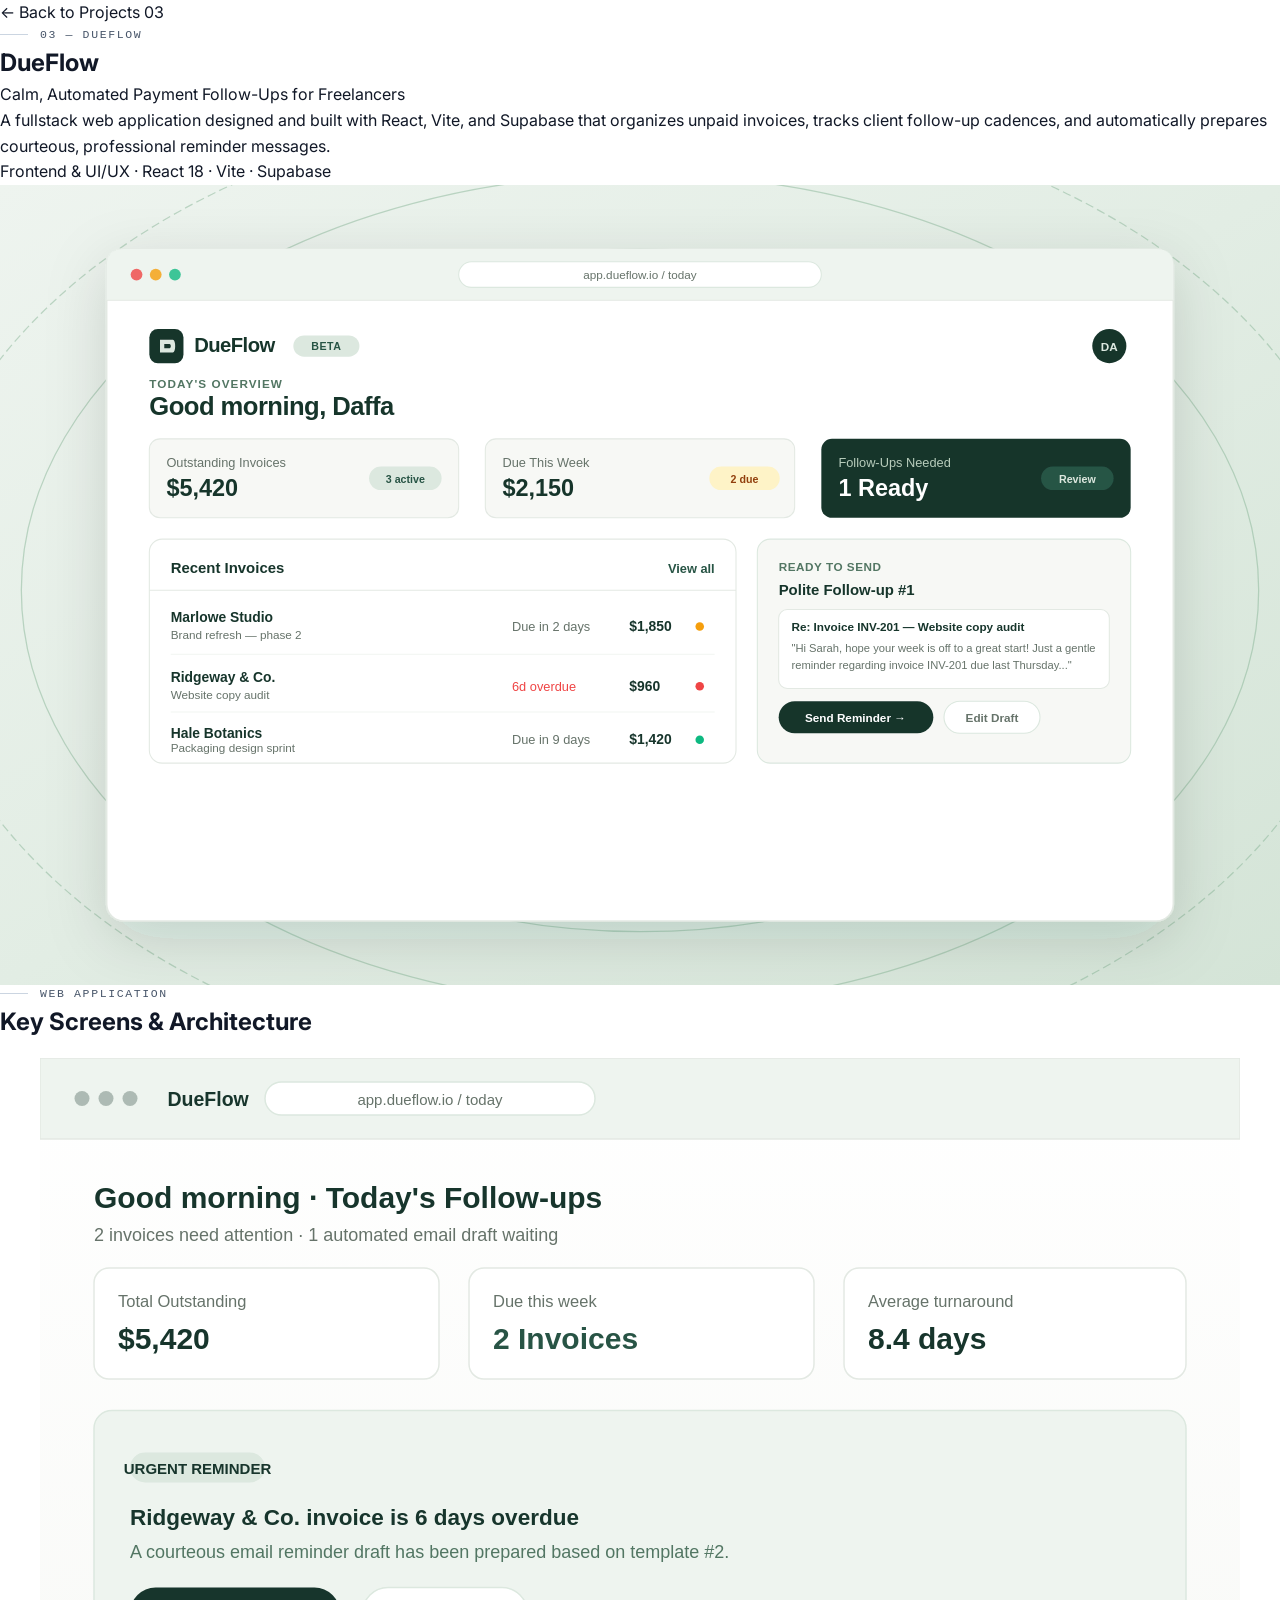
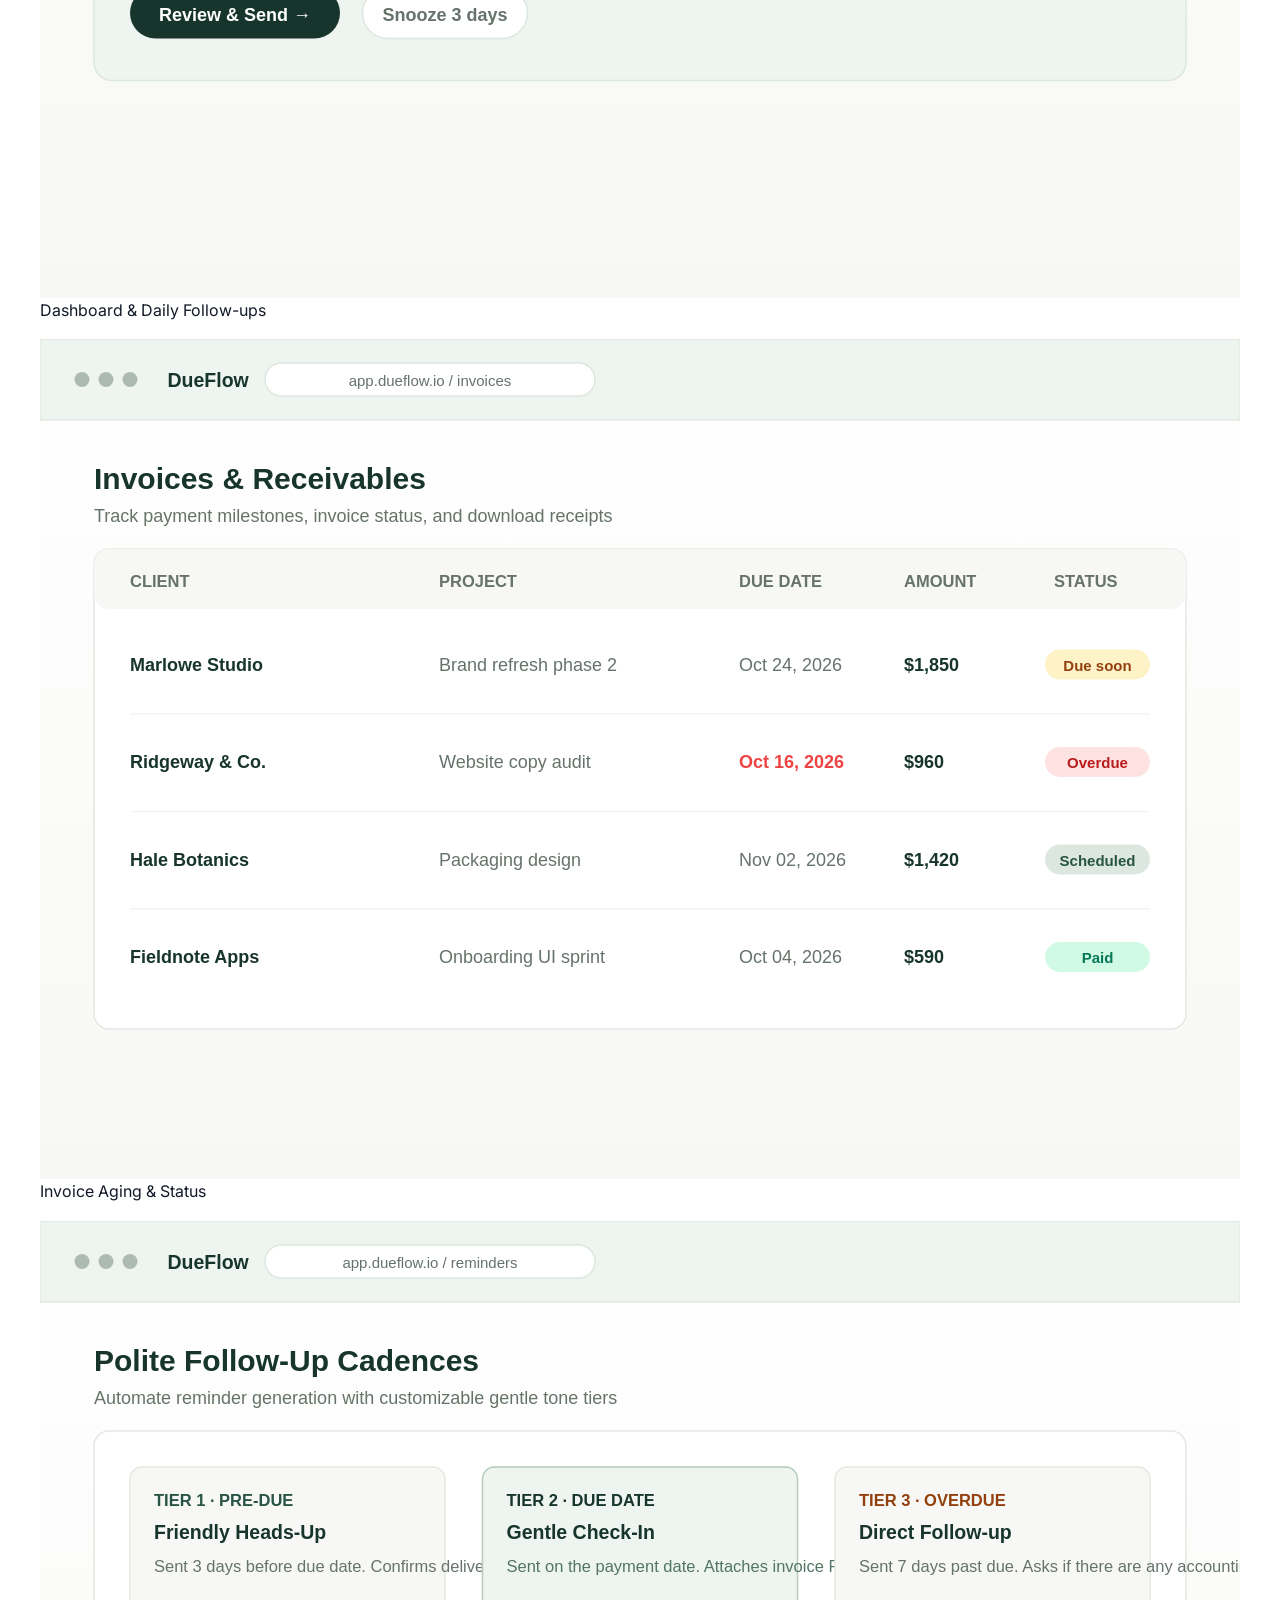
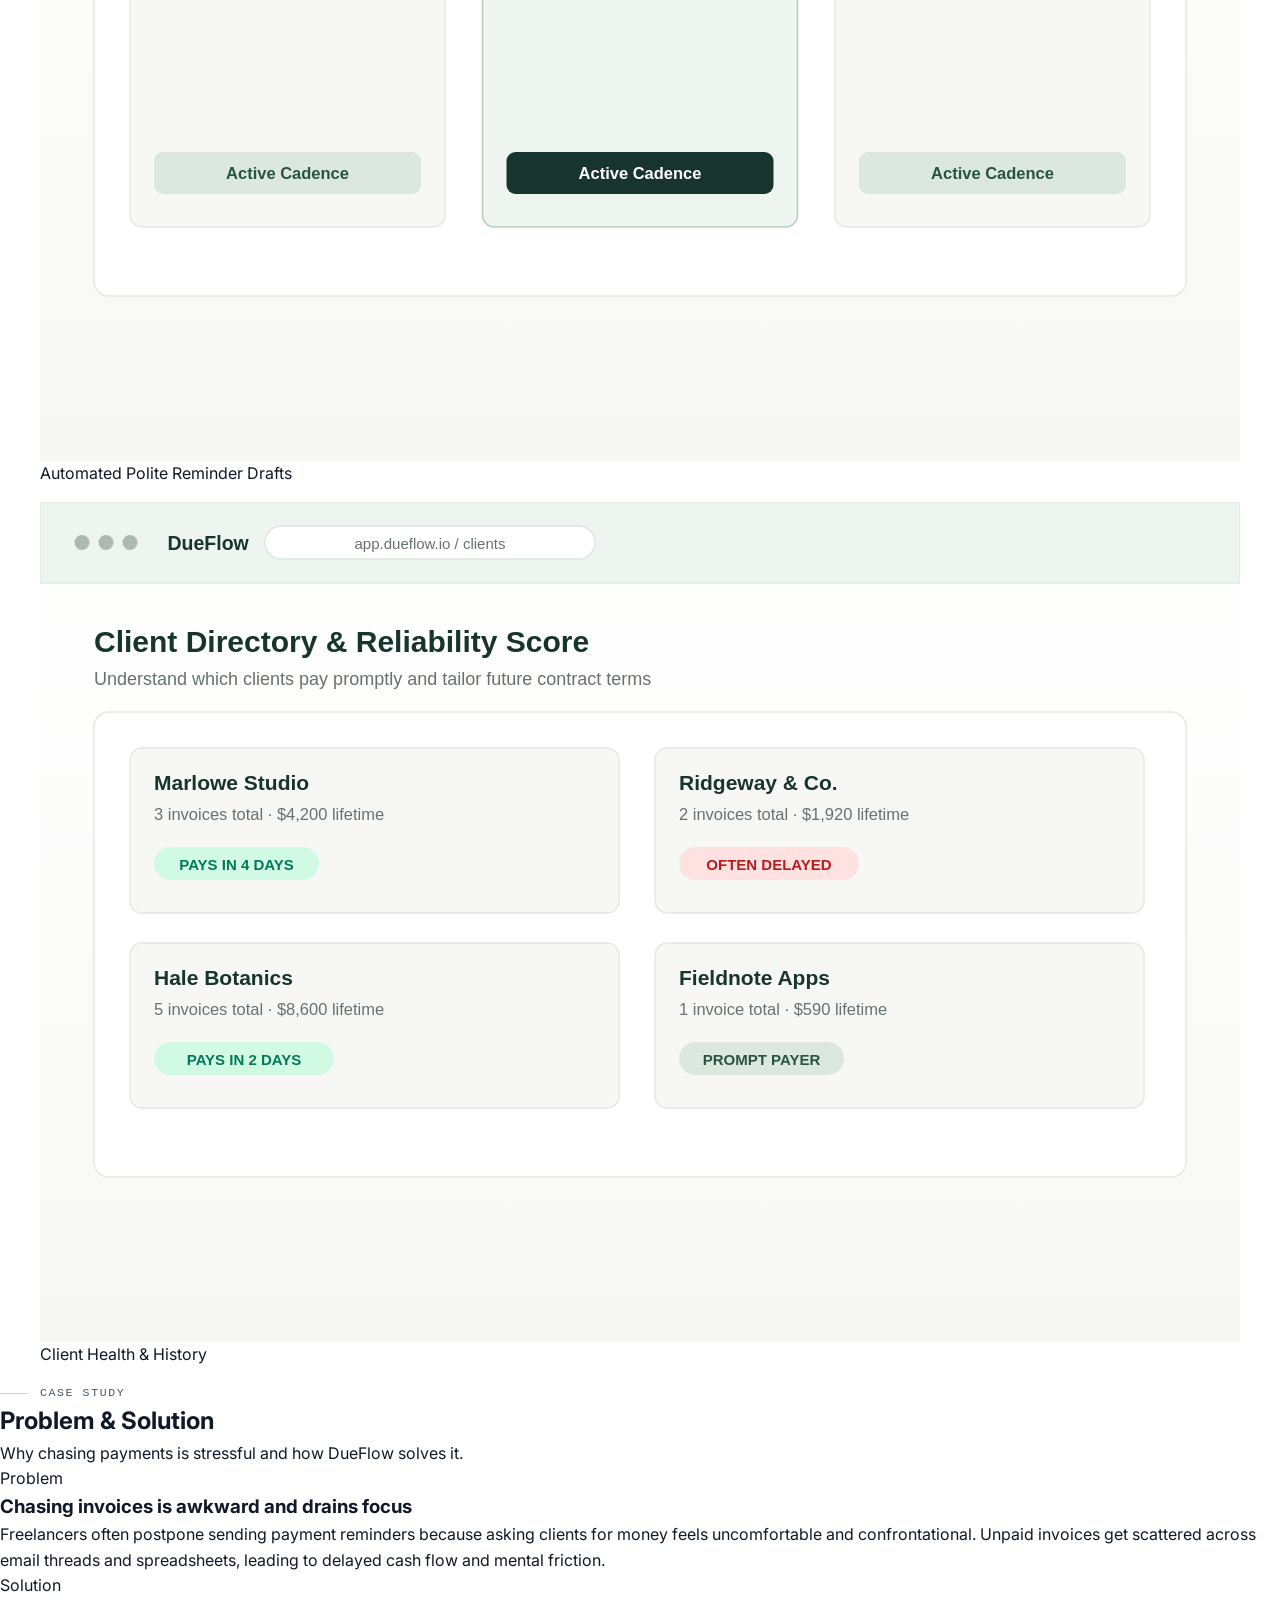
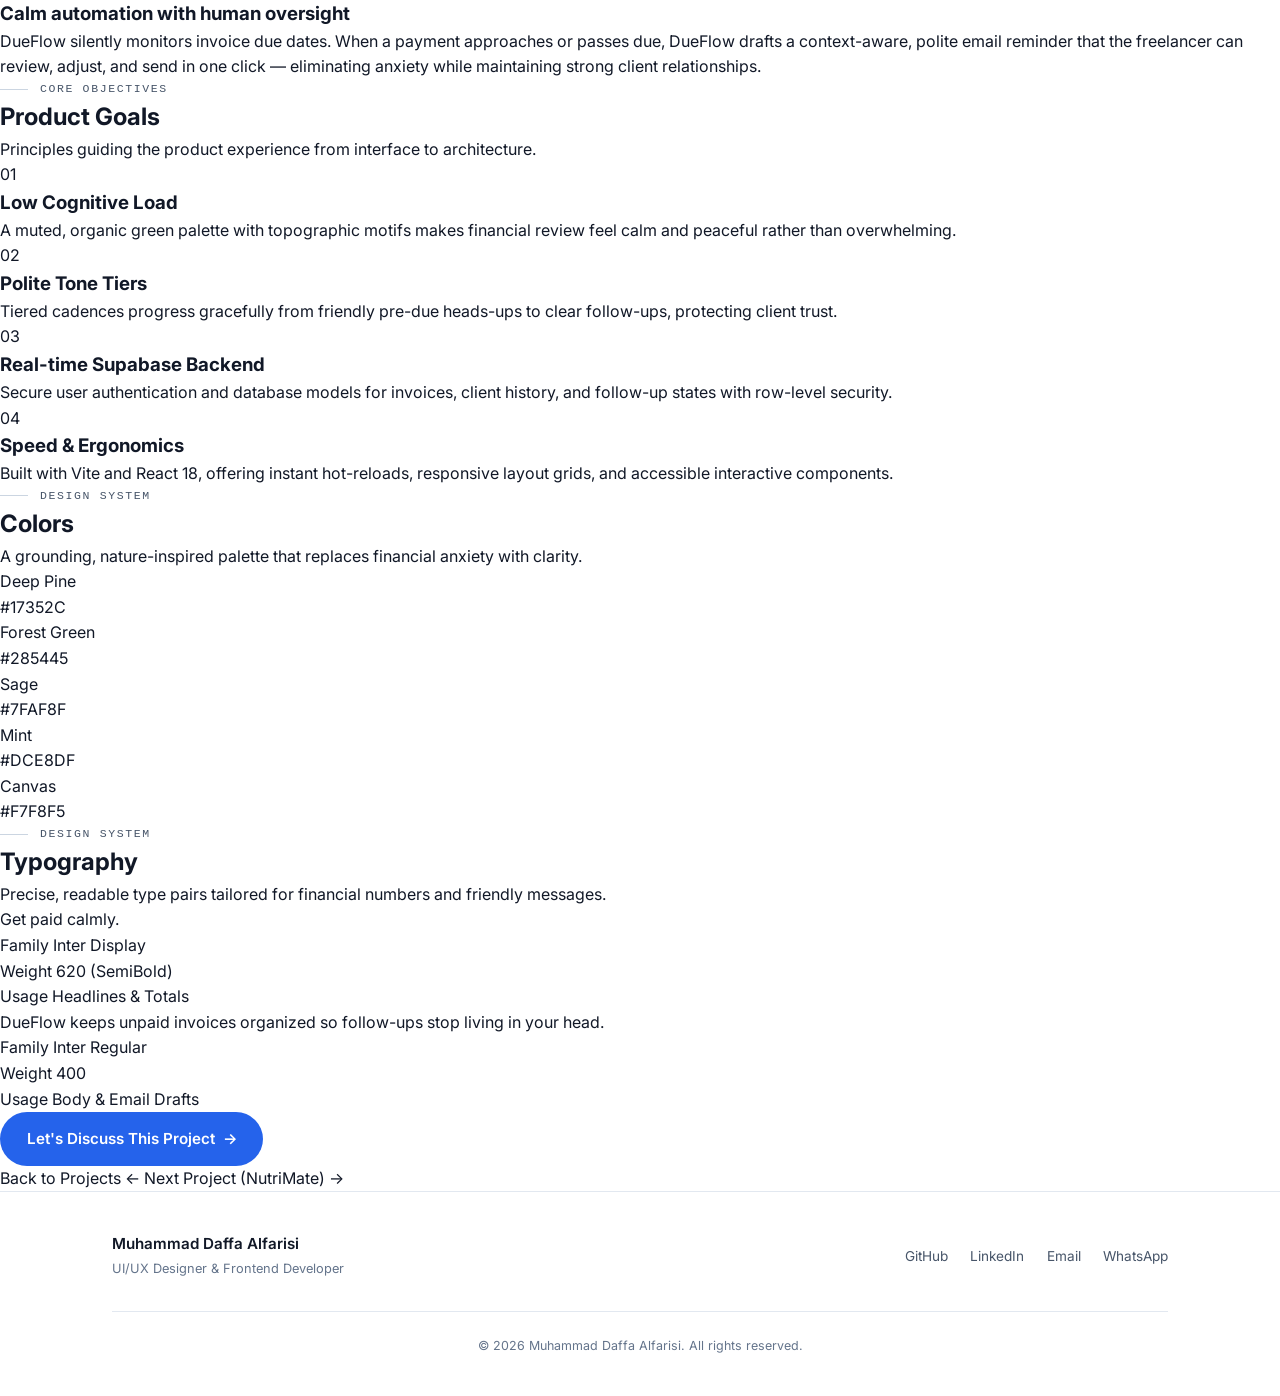
==== projects/dueflow.html @ 83cacd88 "feat: replace Ivory Bakehouse with DueFlow project (card and detail case study)" ====
<!DOCTYPE html>
<html lang="en">
<head>
  <meta charset="UTF-8">
  <meta name="viewport" content="width=device-width, initial-scale=1.0">
  <title>DueFlow — Muhammad Daffa Alfarisi</title>
  <meta name="description" content="DueFlow — A calm, intuitive invoice tracking and automated reminder web application for freelancers and independent workers.">
  <meta name="theme-color" content="#FFFFFF">
  <link rel="icon" href="data:image/svg+xml,%3Csvg xmlns='http://www.w3.org/2000/svg' viewBox='0 0 32 32'%3E%3Crect width='32' height='32' rx='8' fill='%232563EB'/%3E%3Ctext x='16' y='23' font-family='Georgia' font-size='19' text-anchor='middle' fill='%23FFFFFF' font-style='italic'%3ED%3C/text%3E%3C/svg%3E">
  <link rel="preconnect" href="https://fonts.googleapis.com">
  <link rel="preconnect" href="https://fonts.gstatic.com" crossorigin>
  <link href="https://fonts.googleapis.com/css2?family=Fraunces:ital,opsz,wght@0,9..144,300..700;1,9..144,300..700&family=Inter:wght@400;500;600;700&display=swap" rel="stylesheet">
  <link rel="stylesheet" href="../css/styles.css">
  <link rel="stylesheet" href="../css/project.css">
</head>
<body>

  <header class="pd-header" data-header>
    <div class="pd-header-inner">
      <a class="pd-back" href="../index.html#projects">
        <span class="pd-back-arrow" aria-hidden="true">←</span>
        Back to Projects
      </a>
      <span class="pd-header-index">03</span>
    </div>
  </header>

  <main>

    <section class="pd-hero pd-hero--compact">
      <div class="pd-container">
        <div class="pd-hero-content reveal">
          <p class="eyebrow">03 — DueFlow</p>
          <h1 class="pd-hero-title">DueFlow</h1>
          <p class="pd-hero-subtitle">Calm, Automated Payment Follow-Ups for Freelancers</p>
          <p class="pd-hero-desc">
            A fullstack web application designed and built with React, Vite, and Supabase that organizes unpaid invoices, tracks client follow-up cadences, and automatically prepares courteous, professional reminder messages.
          </p>
          <div class="pd-meta pd-meta--inline">
            <span class="pd-meta-value">Frontend &amp; UI/UX</span>
            <span class="pd-meta-sep" aria-hidden="true">·</span>
            <span class="pd-meta-value">React 18</span>
            <span class="pd-meta-sep" aria-hidden="true">·</span>
            <span class="pd-meta-value">Vite</span>
            <span class="pd-meta-sep" aria-hidden="true">·</span>
            <span class="pd-meta-value">Supabase</span>
          </div>
        </div>
      </div>
    </section>

    <section class="pd-section pd-section--featured">
      <div class="pd-container">
        <div class="pd-featured-img reveal">
          <img class="pd-featured-img--img" src="../assets/dueflow/dueflow-hero-preview.svg" alt="DueFlow Dashboard Preview" loading="eager">
        </div>
      </div>
    </section>

    <section class="pd-section pd-section--soft">
      <div class="pd-container">
        <div class="pd-section-head reveal">
          <p class="eyebrow">Web Application</p>
          <h2 class="pd-section-title">Key Screens &amp; Architecture</h2>
        </div>
        <div class="pd-screens-grid">
          <figure class="pd-screen reveal">
            <img class="pd-screen-img" src="../assets/dueflow/dueflow-screen-dashboard.svg" alt="DueFlow Dashboard &amp; Today's Follow-ups" loading="lazy">
            <figcaption class="pd-screen-label">Dashboard &amp; Daily Follow-ups</figcaption>
          </figure>
          <figure class="pd-screen reveal" style="--delay:80ms">
            <img class="pd-screen-img" src="../assets/dueflow/dueflow-screen-invoices.svg" alt="DueFlow Invoice Management" loading="lazy">
            <figcaption class="pd-screen-label">Invoice Aging &amp; Status</figcaption>
          </figure>
          <figure class="pd-screen reveal" style="--delay:160ms">
            <img class="pd-screen-img" src="../assets/dueflow/dueflow-screen-reminders.svg" alt="DueFlow Automated Reminders" loading="lazy">
            <figcaption class="pd-screen-label">Automated Polite Reminder Drafts</figcaption>
          </figure>
          <figure class="pd-screen reveal" style="--delay:240ms">
            <img class="pd-screen-img" src="../assets/dueflow/dueflow-screen-clients.svg" alt="DueFlow Client Directory" loading="lazy">
            <figcaption class="pd-screen-label">Client Health &amp; History</figcaption>
          </figure>
        </div>
      </div>
    </section>

    <section class="pd-section">
      <div class="pd-container">
        <div class="pd-section-head reveal">
          <p class="eyebrow">Case Study</p>
          <h2 class="pd-section-title">Problem &amp; Solution</h2>
          <p class="pd-section-sub">Why chasing payments is stressful and how DueFlow solves it.</p>
        </div>
        <div class="pd-case-grid">
          <div class="pd-case-card reveal" style="--case-accent:#285445">
            <span class="pd-case-kicker">Problem</span>
            <h3 class="pd-case-title">Chasing invoices is awkward and drains focus</h3>
            <p class="pd-case-text">Freelancers often postpone sending payment reminders because asking clients for money feels uncomfortable and confrontational. Unpaid invoices get scattered across email threads and spreadsheets, leading to delayed cash flow and mental friction.</p>
          </div>
          <div class="pd-case-card reveal" style="--delay:80ms;--case-accent:#17352C">
            <span class="pd-case-kicker">Solution</span>
            <h3 class="pd-case-title">Calm automation with human oversight</h3>
            <p class="pd-case-text">DueFlow silently monitors invoice due dates. When a payment approaches or passes due, DueFlow drafts a context-aware, polite email reminder that the freelancer can review, adjust, and send in one click — eliminating anxiety while maintaining strong client relationships.</p>
          </div>
        </div>
      </div>
    </section>

    <section class="pd-section pd-section--soft">
      <div class="pd-container">
        <div class="pd-section-head reveal">
          <p class="eyebrow">Core Objectives</p>
          <h2 class="pd-section-title">Product Goals</h2>
          <p class="pd-section-sub">Principles guiding the product experience from interface to architecture.</p>
        </div>
        <div class="pd-goals-grid">
          <div class="pd-goal-card reveal" style="--case-accent:#285445">
            <span class="pd-goal-index">01</span>
            <h3 class="pd-goal-title">Low Cognitive Load</h3>
            <p class="pd-goal-desc">A muted, organic green palette with topographic motifs makes financial review feel calm and peaceful rather than overwhelming.</p>
          </div>
          <div class="pd-goal-card reveal" style="--delay:80ms;--case-accent:#285445">
            <span class="pd-goal-index">02</span>
            <h3 class="pd-goal-title">Polite Tone Tiers</h3>
            <p class="pd-goal-desc">Tiered cadences progress gracefully from friendly pre-due heads-ups to clear follow-ups, protecting client trust.</p>
          </div>
          <div class="pd-goal-card reveal" style="--delay:160ms;--case-accent:#285445">
            <span class="pd-goal-index">03</span>
            <h3 class="pd-goal-title">Real-time Supabase Backend</h3>
            <p class="pd-goal-desc">Secure user authentication and database models for invoices, client history, and follow-up states with row-level security.</p>
          </div>
          <div class="pd-goal-card reveal" style="--delay:240ms;--case-accent:#17352C">
            <span class="pd-goal-index">04</span>
            <h3 class="pd-goal-title">Speed &amp; Ergonomics</h3>
            <p class="pd-goal-desc">Built with Vite and React 18, offering instant hot-reloads, responsive layout grids, and accessible interactive components.</p>
          </div>
        </div>
      </div>
    </section>

    <section class="pd-section">
      <div class="pd-container">
        <div class="pd-section-head reveal">
          <p class="eyebrow">Design System</p>
          <h2 class="pd-section-title">Colors</h2>
          <p class="pd-section-sub">A grounding, nature-inspired palette that replaces financial anxiety with clarity.</p>
        </div>
        <div class="pd-colors-grid">
          <div class="pd-color-chip reveal" style="--c:#17352C">
            <div class="pd-color-swatch"></div>
            <div class="pd-color-info">
              <p class="pd-color-name">Deep Pine</p>
              <p class="pd-color-hex">#17352C</p>
            </div>
          </div>
          <div class="pd-color-chip reveal" style="--delay:80ms;--c:#285445">
            <div class="pd-color-swatch"></div>
            <div class="pd-color-info">
              <p class="pd-color-name">Forest Green</p>
              <p class="pd-color-hex">#285445</p>
            </div>
          </div>
          <div class="pd-color-chip reveal" style="--delay:160ms;--c:#7FAF8F">
            <div class="pd-color-swatch"></div>
            <div class="pd-color-info">
              <p class="pd-color-name">Sage</p>
              <p class="pd-color-hex">#7FAF8F</p>
            </div>
          </div>
          <div class="pd-color-chip reveal" style="--delay:240ms;--c:#DCE8DF">
            <div class="pd-color-swatch"></div>
            <div class="pd-color-info">
              <p class="pd-color-name">Mint</p>
              <p class="pd-color-hex">#DCE8DF</p>
            </div>
          </div>
          <div class="pd-color-chip reveal" style="--delay:320ms;--c:#F7F8F5">
            <div class="pd-color-swatch"></div>
            <div class="pd-color-info">
              <p class="pd-color-name">Canvas</p>
              <p class="pd-color-hex">#F7F8F5</p>
            </div>
          </div>
        </div>
      </div>
    </section>

    <section class="pd-section pd-section--soft">
      <div class="pd-container">
        <div class="pd-section-head reveal">
          <p class="eyebrow">Design System</p>
          <h2 class="pd-section-title">Typography</h2>
          <p class="pd-section-sub">Precise, readable type pairs tailored for financial numbers and friendly messages.</p>
        </div>
        <div class="pd-type-grid">
          <div class="pd-type-card reveal">
            <p class="pd-type-sample--display">Get paid calmly.</p>
            <div class="pd-type-meta">
              <div>
                <span class="pd-type-label">Family</span>
                <span class="pd-type-value">Inter Display</span>
              </div>
              <div>
                <span class="pd-type-label">Weight</span>
                <span class="pd-type-value">620 (SemiBold)</span>
              </div>
              <div>
                <span class="pd-type-label">Usage</span>
                <span class="pd-type-value">Headlines &amp; Totals</span>
              </div>
            </div>
          </div>
          <div class="pd-type-card reveal" style="--delay:80ms">
            <p class="pd-type-sample--body">DueFlow keeps unpaid invoices organized so follow-ups stop living in your head.</p>
            <div class="pd-type-meta">
              <div>
                <span class="pd-type-label">Family</span>
                <span class="pd-type-value">Inter Regular</span>
              </div>
              <div>
                <span class="pd-type-label">Weight</span>
                <span class="pd-type-value">400</span>
              </div>
              <div>
                <span class="pd-type-label">Usage</span>
                <span class="pd-type-value">Body &amp; Email Drafts</span>
              </div>
            </div>
          </div>
        </div>
      </div>
    </section>

    <section class="pd-section">
      <div class="pd-container">
        <div class="pd-centered reveal">
          <div class="pd-prototype-cta">
            <a class="btn btn--primary" href="../index.html#contact">
              Let's Discuss This Project <span aria-hidden="true">→</span>
            </a>
          </div>
        </div>
      </div>
    </section>

    <section class="pd-section pd-nav-footer">
      <div class="pd-container">
        <div class="pd-footer-nav">
          <a class="pd-footer-link" href="../index.html#projects">
            <span class="pd-footer-link-label">Back to Projects</span>
            <span class="pd-footer-link-arrow" aria-hidden="true">←</span>
          </a>
          <a class="pd-footer-link pd-footer-link--next" href="nutrimate.html">
            <span class="pd-footer-link-label">Next Project (NutriMate) →</span>
          </a>
        </div>
      </div>
    </section>

  </main>

  <footer class="site-footer">
    <div class="container">
      <div class="footer-inner">
        <div class="footer-brand">
          <p class="footer-name">Muhammad Daffa Alfarisi</p>
          <p class="footer-role">UI/UX Designer &amp; Frontend Developer</p>
        </div>
        <ul class="footer-links">
          <li><a href="https://github.com/d1fy5" target="_blank" rel="noopener noreferrer">GitHub</a></li>
          <li><a href="https://www.linkedin.com/in/muhammad-daffa-alfarisi-499421376" target="_blank" rel="noopener noreferrer">LinkedIn</a></li>
          <li><a href="mailto:daffalfari1108@gmail.com">Email</a></li>
          <li><a href="https://wa.me/6282136729075" target="_blank" rel="noopener noreferrer">WhatsApp</a></li>
        </ul>
      </div>
      <p class="footer-copy">&copy; 2026 Muhammad Daffa Alfarisi. All rights reserved.</p>
    </div>
  </footer>

  <script>
    document.querySelectorAll(".reveal").forEach((el) => {
      const observer = new IntersectionObserver(
        (entries) => {
          entries.forEach((entry) => {
            if (entry.isIntersecting) {
              entry.target.classList.add("is-visible");
              observer.unobserve(entry.target);
            }
          });
        },
        { threshold: 0.12, rootMargin: "0px 0px -40px 0px" }
      );
      observer.observe(el);
    });
  </script>
</body>
</html>
---- css/styles.css ----
:root {
  --bg-primary: #FFFFFF;
  --bg-secondary: #F8FAFC;
  --bg: #FFFFFF;
  --bg-elev: #FFFFFF;
  --bg-soft: #F8FAFC;
  --text-primary: #111827;
  --text-secondary: #64748B;
  --border-color: #E2E8F0;
  --primary-blue: #2563EB;
  --primary-blue-hover: #1D4ED8;
  --soft-blue: #EFF6FF;
  --blue-border: #BFDBFE;

  --border: #E2E8F0;
  --border-strong: #CBD5E1;
  --text: #111827;
  --text-soft: #475569;
  --text-muted: #64748B;
  --accent: #2563EB;
  --accent-hover: #1D4ED8;
  --accent-strong: #1D4ED8;
  --accent-deep: #1E40AF;
  --accent-soft: rgba(37, 99, 235, 0.1);
  --skeleton: #E2E8F0;

  --font-sans: "Inter", system-ui, -apple-system, "Segoe UI", sans-serif;
  --font-serif: "Fraunces", Georgia, "Times New Roman", serif;
  --font-mono: ui-monospace, "SF Mono", "Cascadia Mono", Menlo, Consolas, monospace;
  --container: 1120px;
  --nav-h: 72px;
  --radius: 16px;
  --shadow-soft: 0 1px 2px rgba(15, 23, 42, 0.04), 0 8px 24px -12px rgba(15, 23, 42, 0.08);
  --shadow-lift: 0 4px 10px rgba(15, 23, 42, 0.05), 0 18px 40px -18px rgba(15, 23, 42, 0.14);
}

*,
*::before,
*::after {
  box-sizing: border-box;
}

html {
  scroll-behavior: smooth;
  scroll-padding-top: calc(var(--nav-h) + 16px);
}

body {
  margin: 0;
  overflow-x: hidden;
  background: var(--bg-primary);
  color: var(--text-primary);
  font-family: var(--font-sans);
  font-size: 1rem;
  line-height: 1.6;
  -webkit-font-smoothing: antialiased;
  text-rendering: optimizeLegibility;
}

body.menu-open {
  overflow: hidden;
}

::selection {
  background: var(--accent-deep);
  color: #FFFFFF;
}

::-webkit-scrollbar {
  width: 10px;
}

::-webkit-scrollbar-track {
  background: var(--bg-primary);
}

::-webkit-scrollbar-thumb {
  background: var(--border-strong);
  border-radius: 5px;
}

img {
  display: block;
  max-width: 100%;
  height: auto;
}

svg {
  display: block;
  max-width: 100%;
}

ul,
ol {
  margin: 0;
  padding: 0;
  list-style: none;
}

a {
  color: inherit;
  text-decoration: none;
}

h1,
h2,
h3,
p {
  margin: 0;
}

h1,
h2,
h3 {
  text-wrap: balance;
}

:focus-visible {
  outline: 2px solid var(--accent);
  outline-offset: 3px;
  border-radius: 4px;
}

.container {
  width: 100%;
  max-width: var(--container);
  margin-inline: auto;
  padding-inline: clamp(1.25rem, 4vw, 2rem);
}

.skip-link {
  position: absolute;
  left: 1rem;
  top: -100%;
  z-index: 300;
  background: var(--primary-blue);
  color: #FFFFFF;
  font-weight: 600;
  font-size: 0.9rem;
  padding: 0.6rem 1.1rem;
  border-radius: 8px;
  transition: top 0.2s ease;
}

.skip-link:focus {
  top: 1rem;
}

.btn {
  display: inline-flex;
  align-items: center;
  justify-content: center;
  gap: 0.5rem;
  border: 1px solid transparent;
  border-radius: 999px;
  font-family: var(--font-sans);
  font-weight: 600;
  font-size: 0.95rem;
  padding: 0.85rem 1.6rem;
  cursor: pointer;
  transition: background 0.25s ease, color 0.25s ease, border-color 0.25s ease, transform 0.25s ease, box-shadow 0.25s ease;
}

.btn--sm {
  font-size: 0.85rem;
  padding: 0.55rem 1.15rem;
}

.btn--lg {
  font-size: 1.05rem;
  padding: 1rem 2.1rem;
}

.btn--primary {
  background: var(--primary-blue);
  color: #FFFFFF;
}

.btn--primary:hover {
  background: var(--primary-blue-hover);
  transform: translateY(-2px);
  box-shadow: 0 14px 30px -14px rgba(37, 99, 235, 0.5);
}

.btn--primary:active {
  background: var(--primary-blue-hover);
  transform: translateY(0);
}

.btn--ghost {
  background: #FFFFFF;
  border-color: var(--border-strong);
  color: var(--text-primary);
}

.btn--ghost:hover {
  background: var(--soft-blue);
  border-color: var(--accent);
  transform: translateY(-2px);
}

.btn--ghost:active {
  border-color: var(--accent-strong);
  transform: translateY(0);
}

.eyebrow {
  display: flex;
  align-items: center;
  gap: 0.75rem;
  font-family: var(--font-mono);
  font-size: 0.72rem;
  letter-spacing: 0.14em;
  text-transform: uppercase;
  color: var(--text-soft);
}

.eyebrow::before {
  content: "";
  width: 1.75rem;
  height: 1px;
  background: var(--border-strong);
}

.eyebrow--center {
  justify-content: center;
}

.eyebrow--center::before {
  display: none;
}

.section {
  padding-block: clamp(3.5rem, 9vh, 7.5rem);
}

.section + .section {
  border-top: 1px solid var(--border-color);
}

.section-title {
  margin-top: 0.9rem;
  font-size: clamp(1.9rem, 3.6vw, 2.75rem);
  font-weight: 600;
  letter-spacing: -0.02em;
  line-height: 1.15;
  color: var(--text-primary);
}

.section-head {
  margin-bottom: clamp(2.25rem, 5vh, 3.5rem);
}

.section-sub {
  margin-top: 0.9rem;
  max-width: 46ch;
  color: var(--text-muted);
  font-size: 0.95rem;
}

.reveal {
  opacity: 0;
  transform: translateY(24px);
  transition: opacity 0.7s ease, transform 0.7s ease;
  transition-delay: var(--delay, 0ms);
}

.reveal.is-visible {
  opacity: 1;
  transform: none;
}

.site-header {
  position: fixed;
  inset: 0 0 auto 0;
  z-index: 100;
  height: var(--nav-h);
  display: flex;
  align-items: center;
  background: var(--bg-primary);
  border-bottom: 1px solid var(--border-color);
  transition: background 0.3s ease, border-color 0.3s ease, box-shadow 0.3s ease, backdrop-filter 0.3s ease;
}

.site-header.is-scrolled {
  background: rgba(255, 255, 255, 0.85);
  -webkit-backdrop-filter: blur(12px);
  backdrop-filter: blur(12px);
  border-bottom-color: var(--border-color);
  box-shadow: 0 1px 12px rgba(15, 23, 42, 0.05);
}

.nav {
  display: flex;
  align-items: center;
  justify-content: space-between;
  gap: 1.5rem;
}

.nav-brand {
  font-weight: 600;
  font-size: 0.95rem;
  letter-spacing: -0.01em;
  color: var(--text-primary);
  white-space: nowrap;
  transition: color 0.25s ease;
}

.nav-brand:hover {
  color: var(--accent);
}

.nav-links ul {
  display: flex;
  align-items: center;
  gap: 0.35rem;
}

.nav-links a {
  position: relative;
  display: inline-block;
  padding: 0.45rem 0.8rem;
  font-size: 0.9rem;
  color: var(--text-soft);
  border-radius: 6px;
  transition: color 0.25s ease;
}

.nav-links a::after {
  content: "";
  position: absolute;
  left: 0.8rem;
  right: 0.8rem;
  bottom: 0.2rem;
  height: 2px;
  background: var(--accent);
  transform: scaleX(0);
  transform-origin: left;
  transition: transform 0.3s ease;
}

.nav-links a:hover {
  color: var(--accent);
}

.nav-links a:hover::after,
.nav-links a.is-active::after {
  transform: scaleX(1);
}

.nav-links a.is-active {
  color: var(--accent);
}

.nav-actions {
  display: flex;
  align-items: center;
  gap: 0.75rem;
}

.nav-toggle {
  display: none;
  position: relative;
  z-index: 110;
  width: 44px;
  height: 44px;
  border: 1px solid var(--border-color);
  border-radius: 10px;
  background: transparent;
  cursor: pointer;
  flex-direction: column;
  align-items: center;
  justify-content: center;
  gap: 6px;
}

.nav-toggle span {
  display: block;
  width: 18px;
  height: 2px;
  border-radius: 2px;
  background: var(--text-primary);
  transition: transform 0.3s ease, opacity 0.3s ease;
}

.nav-toggle.is-active span:nth-child(1) {
  transform: translateY(4px) rotate(45deg);
}

.nav-toggle.is-active span:nth-child(2) {
  transform: translateY(-4px) rotate(-45deg);
}

.mobile-menu {
  position: fixed;
  inset: 0;
  z-index: 95;
  background: rgba(255, 255, 255, 0.98);
  -webkit-backdrop-filter: blur(14px);
  backdrop-filter: blur(14px);
  display: flex;
  overflow-y: auto;
  overscroll-behavior: contain;
  opacity: 0;
  visibility: hidden;
  transition: opacity 0.35s ease, visibility 0.35s;
}

.mobile-menu.is-open {
  opacity: 1;
  visibility: visible;
}

.mobile-menu nav {
  margin: auto;
  display: flex;
  flex-direction: column;
  align-items: center;
  gap: 2.25rem;
  padding: calc(var(--nav-h) + 1.25rem) 1.5rem calc(1.25rem + env(safe-area-inset-bottom));
}

.mobile-menu ul {
  display: flex;
  flex-direction: column;
  align-items: center;
  gap: 0.25rem;
}

.mobile-menu a {
  display: inline-flex;
  align-items: baseline;
  gap: 0.75rem;
  padding: 0.45rem 0.75rem;
  font-size: clamp(1.55rem, 6vw, 2.1rem);
  font-weight: 600;
  letter-spacing: -0.02em;
  color: var(--text-primary);
  border-radius: 8px;
  transition: color 0.25s ease;
}

.mobile-menu a:hover {
  color: var(--accent);
}

.mobile-menu .menu-index {
  font-family: var(--font-mono);
  font-size: 0.78rem;
  color: var(--text-muted);
}

.hero {
  position: relative;
  min-height: calc(100vh - var(--nav-h));
  min-height: calc(100svh - var(--nav-h));
  display: flex;
  align-items: center;
  padding-block: clamp(4.5rem, 12vh, 9rem) clamp(3.5rem, 8vh, 6rem);
  overflow: hidden;
  background: var(--bg-primary);
}

.hero::before {
  content: "";
  position: absolute;
  inset: 0;
  background-image: radial-gradient(circle, rgba(37, 99, 235, 0.14) 1px, transparent 1px);
  background-size: 28px 28px;
  -webkit-mask-image: radial-gradient(ellipse 90% 80% at 50% 35%, #000 30%, transparent 75%);
  mask-image: radial-gradient(ellipse 90% 80% at 50% 35%, #000 30%, transparent 75%);
  pointer-events: none;
}

.hero-grid {
  position: relative;
  display: grid;
  grid-template-columns: 1.1fr 0.9fr;
  gap: clamp(2.5rem, 6vw, 4.5rem);
  align-items: center;
}

.hero-eyebrow {
  font-family: var(--font-mono);
  font-size: 0.75rem;
  letter-spacing: 0.14em;
  text-transform: uppercase;
  color: var(--text-muted);
}

.hero-copy h1 {
  margin-top: 1.1rem;
  font-size: clamp(2.05rem, 6.4vw, 4.6rem);
  font-weight: 600;
  letter-spacing: -0.035em;
  line-height: 1.04;
  color: var(--text-primary);
}

.hero-role {
  margin-top: 1.15rem;
  display: flex;
  align-items: center;
  gap: 0.4rem;
  font-size: 1.1rem;
  font-weight: 500;
  color: var(--text-soft);
}

.hero-caret {
  display: inline-block;
  width: 9px;
  height: 1.15em;
  border-radius: 1px;
  background: var(--accent);
  animation: blink 1.1s steps(1) infinite;
}

@keyframes blink {
  0%, 49% { opacity: 1; }
  50%, 100% { opacity: 0; }
}

.hero-headline {
  margin-top: 1.6rem;
  font-family: var(--font-serif);
  font-style: italic;
  font-weight: 400;
  font-size: clamp(1.2rem, 2.6vw, 1.75rem);
  line-height: 1.4;
  color: var(--text-primary);
}

.hero-desc {
  margin-top: 1.25rem;
  max-width: 36rem;
  color: var(--text-muted);
  font-size: 0.98rem;
}

.hero-actions {
  margin-top: 2.25rem;
  display: flex;
  flex-wrap: wrap;
  gap: 0.85rem;
}

.hero-visual {
  position: relative;
  animation: float 8s ease-in-out infinite;
}

.hero-visual::before {
  content: "";
  position: absolute;
  inset: -18%;
  background: radial-gradient(circle at 50% 35%, rgba(37, 99, 235, 0.1), transparent 62%);
  pointer-events: none;
}

@keyframes float {
  0%, 100% { transform: translateY(0); }
  50% { transform: translateY(-10px); }
}

.mock {
  position: relative;
  background: linear-gradient(180deg, #FFFFFF, var(--bg-soft));
  border: 1px solid var(--border-color);
  border-radius: var(--radius);
  overflow: hidden;
  box-shadow: var(--shadow-lift);
}

.mock-head {
  display: flex;
  align-items: center;
  gap: 0.35rem;
  padding: 0.65rem 0.85rem;
  border-bottom: 1px solid var(--border-color);
  background: var(--bg-soft);
}

.mock-dot {
  width: 7px;
  height: 7px;
  border-radius: 50%;
  background: var(--border-strong);
}

.mock-head-line {
  margin-left: auto;
  width: 90px;
  max-width: 30%;
  height: 6px;
  border-radius: 3px;
  background: var(--skeleton);
}

.mock-body {
  display: flex;
  min-height: 230px;
}

.mock-side {
  width: 38px;
  flex-shrink: 0;
  display: flex;
  flex-direction: column;
  gap: 10px;
  padding: 14px 11px;
  border-right: 1px solid var(--border-color);
}

.mock-nav {
  height: 6px;
  border-radius: 3px;
  background: var(--border-color);
}

.mock-nav.is-active {
  background: var(--accent-soft);
}

.mock-content {
  flex: 1;
  display: flex;
  flex-direction: column;
  gap: 12px;
  padding: 14px;
}

.mock-stats {
  display: grid;
  grid-template-columns: repeat(3, 1fr);
  gap: 8px;
}

.mock-stat {
  display: flex;
  flex-direction: column;
  gap: 5px;
  padding: 8px;
  background: #FFFFFF;
  border: 1px solid var(--border-color);
  border-radius: 8px;
}

.mock-label {
  width: 70%;
  height: 5px;
  border-radius: 3px;
  background: var(--skeleton);
}

.mock-value {
  width: 45%;
  height: 7px;
  border-radius: 3px;
  background: var(--border-strong);
}

.mock-chart {
  flex: 1;
  width: 100%;
  min-height: 80px;
}

.mock-grid line {
  stroke: var(--border-color);
  stroke-width: 1;
}

.mock-area {
  fill: var(--accent-soft);
}

.mock-line {
  fill: none;
  stroke: var(--accent);
  stroke-width: 2;
}

.mock-chart-dot {
  fill: var(--accent);
}

.hero-chip {
  position: absolute;
  display: flex;
  align-items: center;
  gap: 0.55rem;
  background: #FFFFFF;
  border: 1px solid var(--border-color);
  border-radius: 10px;
  padding: 0.55rem 0.85rem;
  font-family: var(--font-mono);
  font-size: 0.72rem;
  color: var(--text-soft);
  box-shadow: var(--shadow-soft);
}

.hero-chip--code {
  bottom: -1rem;
  left: -1.6rem;
  animation: float 7s ease-in-out 1.2s infinite;
}

.hero-chip--tag {
  top: -0.95rem;
  right: -1.1rem;
  color: var(--accent);
}

.hero-photo {
  position: relative;
  width: 100%;
  max-width: 420px;
  margin-inline: auto;
  aspect-ratio: 3 / 4;
  border-radius: calc(var(--radius) + 6px);
  overflow: hidden;
  border: 1px solid rgba(0, 0, 0, 0.06);
  background: #FFFFFF;
  box-shadow: 0 2px 8px rgba(15, 23, 42, 0.06), 0 12px 32px -8px rgba(15, 23, 42, 0.10);
}

.hero-photo-img {
  display: block;
  width: 100%;
  height: 100%;
  object-fit: cover;
  object-position: center;
  transform: scale(1.12);
}

.chip-dot {
  width: 7px;
  height: 7px;
  border-radius: 50%;
  background: var(--accent);
}

.about-grid {
  display: grid;
  grid-template-columns: 1fr 1.15fr;
  gap: clamp(2rem, 5vw, 4.5rem);
}

.about-lead {
  margin-top: 1.25rem;
  font-family: var(--font-serif);
  font-style: italic;
  font-size: 1.25rem;
  color: var(--text-soft);
}

.about-body {
  display: flex;
  flex-direction: column;
  gap: 1.1rem;
}

.about-body p {
  color: var(--text-muted);
  font-size: 0.98rem;
  max-width: 56ch;
}

.about-body p strong {
  color: var(--text-primary);
  font-weight: 600;
}

.about-chips {
  display: flex;
  flex-wrap: wrap;
  gap: 0.5rem;
  margin-top: 0.75rem;
}

.about-chips li {
  padding: 0.45rem 0.95rem;
  border: 1px solid var(--border-color);
  border-radius: 999px;
  font-size: 0.82rem;
  color: var(--text-soft);
  background: #FFFFFF;
  transition: border-color 0.25s ease, color 0.25s ease;
}

.about-chips li:hover {
  border-color: var(--accent);
  color: var(--accent);
}

.about-flow {
  margin-top: 1.5rem;
  padding-top: 1.75rem;
  border-top: 1px solid var(--border-color);
}

.flow-label {
  font-family: var(--font-mono);
  font-size: 0.7rem;
  letter-spacing: 0.14em;
  text-transform: uppercase;
  color: var(--text-muted);
}

.flow-list {
  display: flex;
  flex-wrap: wrap;
  align-items: center;
  gap: 0.4rem 0.85rem;
  margin-top: 0.85rem;
}

.flow-list li {
  font-weight: 600;
  font-size: 0.9rem;
  color: var(--text-soft);
}

.flow-list li[aria-hidden="true"] {
  font-family: var(--font-mono);
  color: var(--accent);
  font-weight: 400;
}

.skills-grid {
  display: grid;
  grid-template-columns: 1fr 1fr;
  gap: 1.5rem;
}

.skill-panel {
  background: var(--bg-elev);
  border: 1px solid var(--border-color);
  border-radius: var(--radius);
  padding: clamp(1.5rem, 3vw, 2.25rem);
  box-shadow: var(--shadow-soft);
  transition: border-color 0.3s ease, box-shadow 0.3s ease, transform 0.3s ease;
}

.skill-panel:hover {
  border-color: var(--border-strong);
  box-shadow: var(--shadow-lift);
  transform: translateY(-2px);
}

.skill-panel h3 {
  display: flex;
  align-items: baseline;
  justify-content: space-between;
  font-size: 1.02rem;
  font-weight: 600;
  letter-spacing: 0.06em;
  text-transform: uppercase;
  color: var(--text-soft);
}

.skill-count {
  font-family: var(--font-mono);
  font-size: 0.72rem;
  letter-spacing: 0.1em;
  color: var(--text-muted);
}

.skill-list {
  margin-top: 1.1rem;
}

.skill-item {
  display: flex;
  align-items: baseline;
  gap: 1rem;
  padding: 0.68rem 0.25rem;
  border-bottom: 1px solid var(--border-color);
  transition: padding-left 0.3s ease;
}

.skill-item:last-child {
  border-bottom: none;
}

.skill-item:hover {
  padding-left: 0.6rem;
}

.skill-index {
  font-family: var(--font-mono);
  font-size: 0.72rem;
  color: var(--text-muted);
}

.skill-name {
  font-size: 0.94rem;
  color: var(--text-primary);
  transition: color 0.25s ease;
}

.skill-level {
  margin-left: 0.5rem;
  font-family: var(--font-mono);
  font-size: 0.66rem;
  letter-spacing: 0.06em;
  text-transform: uppercase;
  color: var(--text-muted);
}

.skill-item:hover .skill-name {
  color: var(--accent);
}

.projects-grid {
  display: grid;
  grid-template-columns: repeat(3, 1fr);
  gap: 1.5rem;
}

.project {
  display: flex;
  flex-direction: column;
  background: var(--bg-elev);
  border: 1px solid var(--border-color);
  border-radius: var(--radius);
  overflow: hidden;
  box-shadow: var(--shadow-soft);
  transition: border-color 0.3s ease, transform 0.3s ease, box-shadow 0.3s ease;
}

.project:hover {
  border-color: var(--border-strong);
  transform: translateY(-4px);
  box-shadow: var(--shadow-lift);
}

.project--link {
  cursor: pointer;
}

.project-preview {
  position: relative;
  display: block;
  aspect-ratio: 16 / 10;
  overflow: hidden;
  background: var(--bg-soft);
}

.project-preview::after {
  content: attr(data-index);
  position: absolute;
  top: 0.7rem;
  right: 0.95rem;
  font-family: var(--font-serif);
  font-style: italic;
  font-size: 2.7rem;
  line-height: 1;
  color: rgba(37, 99, 235, 0.18);
  pointer-events: none;
  z-index: 2;
}

.project-preview--video {
  cursor: pointer;
}

.project-video {
  position: absolute;
  inset: 0;
  width: 100%;
  height: 100%;
  object-fit: cover;
  z-index: 1;
  pointer-events: none;
  opacity: 1;
  transition: opacity 0.3s ease;
}

.project-preview--video .art {
  opacity: 0;
  height: 0;
  overflow: hidden;
  transition: opacity 0.2s ease;
}

.project-preview--video:hover .project-video,
.project-preview--video.is-playing .project-video {
  opacity: 1;
}

.project-thumb {
  position: absolute;
  inset: 0;
  width: 100%;
  height: 100%;
  object-fit: cover;
  z-index: 1;
  transition: transform 0.65s cubic-bezier(0.2, 0.6, 0.2, 1);
}

.project:hover .project-thumb {
  transform: scale(1.035);
}

.project-thumb--top {
  object-position: top center;
}

.art {
  position: absolute;
  inset: 0;
  display: flex;
  flex-direction: column;
  transform: scale(1);
  transition: transform 0.65s cubic-bezier(0.2, 0.6, 0.2, 1);
}

.project:hover .art {
  transform: scale(1.035);
}

.art-head {
  display: flex;
  align-items: center;
  gap: 0.35rem;
  padding: 0.6rem 0.8rem;
  border-bottom: 1px solid var(--border-color);
  background: var(--bg-soft);
}

.art-window-dot {
  width: 7px;
  height: 7px;
  border-radius: 50%;
  background: var(--border-strong);
}

.art-head-line {
  margin-left: auto;
  width: 80px;
  max-width: 30%;
  height: 6px;
  border-radius: 3px;
  background: var(--skeleton);
}

.art-layout {
  flex: 1;
  display: flex;
  min-height: 0;
}

.art-sidebar {
  width: 34px;
  flex-shrink: 0;
  display: flex;
  flex-direction: column;
  gap: 9px;
  padding: 12px 10px;
  border-right: 1px solid var(--border-color);
}

.art-nav {
  height: 6px;
  border-radius: 3px;
  background: var(--border-color);
}

.art-nav.is-active {
  background: var(--accent-soft);
}

.art-content {
  flex: 1;
  display: flex;
  flex-direction: column;
  gap: 10px;
  padding: 12px;
  min-height: 0;
}

.art-stats {
  display: grid;
  grid-template-columns: repeat(3, 1fr);
  gap: 8px;
}

.art-stat {
  display: flex;
  flex-direction: column;
  gap: 5px;
  padding: 7px 8px;
  background: #FFFFFF;
  border: 1px solid var(--border-color);
  border-radius: 8px;
}

.art-label {
  width: 70%;
  height: 5px;
  border-radius: 3px;
  background: var(--skeleton);
}

.art-value {
  width: 45%;
  height: 7px;
  border-radius: 3px;
  background: var(--border-strong);
}

.art-chart {
  flex: 1;
  width: 100%;
  min-height: 0;
}

.art-grid line {
  stroke: var(--border-color);
  stroke-width: 1;
}

.art-area {
  fill: var(--accent-soft);
}

.art-line {
  fill: none;
  stroke: var(--accent);
  stroke-width: 2;
}

.art-chart-dot {
  fill: var(--accent);
}

.art-banner {
  display: flex;
  flex-direction: column;
  gap: 7px;
  margin: 12px 12px 0;
  padding: 13px 14px;
  background: #FFFFFF;
  border: 1px solid var(--border-color);
  border-radius: 10px;
}

.art-banner-title {
  width: 38%;
  height: 8px;
  border-radius: 4px;
  background: var(--border-strong);
}

.art-banner-sub {
  width: 56%;
  height: 5px;
  border-radius: 3px;
  background: var(--skeleton);
}

.art-tiles {
  flex: 1;
  display: grid;
  grid-template-columns: repeat(2, 1fr);
  gap: 10px;
  padding: 12px;
  min-height: 0;
}

.art-tile {
  display: flex;
  flex-direction: column;
  gap: 6px;
  padding: 9px;
  background: #FFFFFF;
  border: 1px solid var(--border-color);
  border-radius: 10px;
}

.art-tile-img {
  position: relative;
  flex: 1;
  min-height: 26px;
  border-radius: 6px;
  background: var(--bg-soft);
  overflow: hidden;
}

.art-tile-img::after {
  content: "";
  position: absolute;
  inset: 0;
  background: radial-gradient(circle at 30% 30%, var(--accent-soft), transparent 55%);
}

.art-tile-line {
  width: 80%;
  height: 5px;
  border-radius: 3px;
  background: var(--skeleton);
}

.art-tile-price {
  width: 35%;
  height: 5px;
  border-radius: 3px;
  background: rgba(37, 99, 235, 0.35);
}

.art-todo {
  flex: 1;
  display: flex;
  flex-direction: column;
  gap: 14px;
  padding: 14px 12px 12px;
  min-height: 0;
}

.art-progress {
  height: 8px;
  border-radius: 4px;
  background: var(--bg-soft);
  overflow: hidden;
}

.art-progress-bar {
  width: 62%;
  height: 100%;
  border-radius: 4px;
  background: var(--accent);
}

.art-tasks {
  flex: 1;
  display: flex;
  flex-direction: column;
  gap: 9px;
  min-height: 0;
}

.art-task {
  display: flex;
  align-items: center;
  gap: 9px;
  padding: 8px 10px;
  background: #FFFFFF;
  border: 1px solid var(--border-color);
  border-radius: 9px;
}

.art-check {
  width: 12px;
  height: 12px;
  flex-shrink: 0;
  border: 1px solid var(--border-strong);
  border-radius: 4px;
}

.art-check.is-done {
  background: var(--accent);
  border-color: var(--accent);
}

.art-task-line {
  flex: 1;
  height: 5px;
  border-radius: 3px;
  background: var(--skeleton);
}

.art-task-line.is-long {
  max-width: 55%;
}

.project-body {
  display: flex;
  flex-direction: column;
  gap: 0.7rem;
  flex: 1;
  padding: 1.4rem 1.5rem 1.5rem;
}

.project-meta {
  display: flex;
  align-items: center;
  justify-content: space-between;
  gap: 1rem;
}

.project-index {
  font-family: var(--font-serif);
  font-style: italic;
  font-size: 1.45rem;
  line-height: 1;
  color: var(--text-muted);
}

.project-category {
  font-family: var(--font-mono);
  font-size: 0.66rem;
  letter-spacing: 0.08em;
  text-transform: uppercase;
  color: var(--text-muted);
}

.project-title {
  font-size: 1.22rem;
  font-weight: 600;
  letter-spacing: -0.015em;
  color: var(--text-primary);
}

.project-desc {
  font-size: 0.88rem;
  line-height: 1.65;
  color: var(--text-muted);
}

.project-tech {
  display: flex;
  flex-wrap: wrap;
  gap: 0.4rem;
  margin-top: auto;
  padding-top: 0.7rem;
}

.project-tech li {
  font-family: var(--font-mono);
  font-size: 0.7rem;
  color: var(--text-soft);
  border: 1px solid var(--border-color);
  border-radius: 6px;
  padding: 0.24rem 0.6rem;
}

.project-link {
  display: inline-flex;
  align-items: center;
  gap: 0.4rem;
  width: fit-content;
  margin-top: 0.7rem;
  font-weight: 600;
  font-size: 0.88rem;
  color: var(--accent);
  border-radius: 6px;
}

.project-link .arrow {
  transition: transform 0.3s ease;
}

.project:hover .project-link .arrow {
  transform: translateX(4px);
}

/* --- Hidden projects & See More button --- */
.project--hidden {
  display: none;
}

.projects-grid.is-expanded .project--hidden {
  display: flex;
  animation: projectReveal 0.5s ease both;
}

.projects-grid.is-expanded .project--hidden:nth-child(4) { animation-delay: 0ms; }
.projects-grid.is-expanded .project--hidden:nth-child(5) { animation-delay: 60ms; }
.projects-grid.is-expanded .project--hidden:nth-child(6) { animation-delay: 120ms; }
.projects-grid.is-expanded .project--hidden:nth-child(7) { animation-delay: 180ms; }
.projects-grid.is-expanded .project--hidden:nth-child(8) { animation-delay: 240ms; }
.projects-grid.is-expanded .project--hidden:nth-child(9) { animation-delay: 300ms; }

@keyframes projectReveal {
  from {
    opacity: 0;
    transform: translateY(24px);
  }
  to {
    opacity: 1;
    transform: none;
  }
}

.projects-more {
  display: flex;
  justify-content: center;
  margin-top: 2.5rem;
}

.btn--see-more {
  gap: 0.6rem;
  padding: 0.85rem 2rem;
  font-size: 0.95rem;
  transition: background 0.25s ease, color 0.25s ease, border-color 0.25s ease, transform 0.25s ease, box-shadow 0.25s ease;
}

.btn--see-more:hover {
  background: var(--soft-blue);
  border-color: var(--accent);
  color: var(--accent);
  transform: translateY(-2px);
}

.see-more-icon {
  display: inline-flex;
  transition: transform 0.3s ease;
  font-size: 1.1rem;
}

.btn--see-more.is-expanded .see-more-icon {
  transform: rotate(180deg);
}

.projects-more.is-hidden {
  display: none;
}

/* Placeholder thumbnail for upcoming projects */
.project-placeholder-thumb {
  position: absolute;
  inset: 0;
  display: flex;
  align-items: center;
  justify-content: center;
  background: linear-gradient(135deg, var(--bg-soft) 0%, #EFF6FF 100%);
  z-index: 1;
}

.project-placeholder-thumb span {
  font-family: var(--font-serif);
  font-style: italic;
  font-size: 3.5rem;
  font-weight: 300;
  color: rgba(37, 99, 235, 0.18);
  line-height: 1;
}

.philosophy {
  background: var(--bg-secondary);
  text-align: center;
  padding-block: clamp(4rem, 11vh, 8.5rem);
}

.philosophy-statement {
  margin-top: 1.75rem;
  font-family: var(--font-serif);
  font-weight: 400;
  font-size: clamp(1.7rem, 4.8vw, 3.4rem);
  line-height: 1.2;
  letter-spacing: -0.01em;
  color: var(--text-primary);
}

.philosophy-statement em {
  font-style: italic;
  color: var(--accent);
}

.philosophy-copy {
  margin: 1.75rem auto 0;
  max-width: 54ch;
  color: var(--text-muted);
  font-size: 0.98rem;
}

.workflow-grid {
  display: grid;
  grid-template-columns: repeat(5, 1fr);
  gap: 1.75rem;
}

.workflow-step {
  padding-top: 1.2rem;
  border-top: 1px solid var(--border-color);
  transition: border-color 0.3s ease;
}

.workflow-step:hover {
  border-top-color: var(--accent);
}

.workflow-index {
  font-family: var(--font-serif);
  font-style: italic;
  font-size: 1.5rem;
  color: var(--accent);
}

.workflow-title {
  margin-top: 0.7rem;
  font-size: 1rem;
  font-weight: 600;
  letter-spacing: -0.01em;
  color: var(--text-primary);
}

.workflow-desc {
  margin-top: 0.55rem;
  font-size: 0.84rem;
  line-height: 1.6;
  color: var(--text-muted);
}

.contact {
  text-align: center;
  padding-block: clamp(4.5rem, 12vh, 9rem);
  background: var(--bg-secondary);
}

.contact-title {
  font-size: clamp(1.8rem, 5.2vw, 3.4rem);
  font-weight: 600;
  letter-spacing: -0.025em;
  line-height: 1.15;
  color: var(--text-primary);
}

.contact-actions {
  margin-top: 2.5rem;
  display: flex;
  justify-content: center;
}

.contact-list {
  margin: 3.5rem auto 0;
  max-width: 900px;
  display: grid;
  grid-template-columns: repeat(4, 1fr);
  gap: 1.25rem;
  padding-top: 2rem;
  border-top: 1px solid var(--border-color);
}

.contact-item {
  display: flex;
  flex-direction: column;
  align-items: center;
  gap: 0.4rem;
}

.contact-label {
  font-family: var(--font-mono);
  font-size: 0.68rem;
  letter-spacing: 0.14em;
  text-transform: uppercase;
  color: var(--text-muted);
}

.contact-value {
  display: inline-flex;
  align-items: center;
  padding: 0.3rem 0.2rem;
  cursor: pointer;
  font-size: 0.88rem;
  color: var(--text-soft);
  border-radius: 6px;
  transition: color 0.25s ease;
}

.contact-value:hover {
  color: var(--accent);
}

.site-footer {
  border-top: 1px solid var(--border-color);
  padding-block: 2.5rem;
  background: var(--bg-primary);
}

.footer-inner {
  display: flex;
  flex-wrap: wrap;
  align-items: center;
  justify-content: space-between;
  gap: 1.25rem;
}

.footer-name {
  font-weight: 600;
  font-size: 0.95rem;
  color: var(--text-primary);
}

.footer-role {
  margin-top: 0.15rem;
  font-size: 0.8rem;
  color: var(--text-muted);
}

.footer-links {
  display: flex;
  align-items: center;
  gap: 1.4rem;
}

.footer-links a {
  font-size: 0.85rem;
  color: var(--text-soft);
  border-radius: 6px;
  transition: color 0.25s ease;
}

.footer-links a:hover {
  color: var(--accent);
}

.footer-copy {
  margin-top: 2rem;
  padding-top: 1.5rem;
  border-top: 1px solid var(--border-color);
  text-align: center;
  font-size: 0.78rem;
  color: var(--text-muted);
}

@media (max-width: 1024px) {
  .projects-grid {
    grid-template-columns: repeat(2, 1fr);
  }

  .workflow-grid {
    grid-template-columns: repeat(3, 1fr);
  }

  .contact-list {
    grid-template-columns: repeat(2, 1fr);
  }
}

@media (max-width: 960px) {
  .hero-grid {
    grid-template-columns: 1fr;
  }

  .hero-visual {
    max-width: 540px;
    margin-inline: auto;
    width: 100%;
  }

  .about-grid {
    grid-template-columns: 1fr;
  }
}

@media (max-width: 860px) {
  .nav-links,
  .nav-cta {
    display: none;
  }

  .nav-toggle {
    display: flex;
  }
}

@media (max-width: 768px) {
  .skills-grid {
    grid-template-columns: 1fr;
  }

  .workflow-grid {
    grid-template-columns: 1fr;
  }

  .contact-list {
    grid-template-columns: 1fr;
    gap: 1.5rem;
  }

  .contact-value {
    min-height: 44px;
  }

  .footer-inner {
    flex-direction: column;
    align-items: flex-start;
  }

  .footer-links {
    gap: 1.25rem;
  }

  .footer-links a {
    display: inline-flex;
    align-items: center;
    min-height: 44px;
    padding: 0.4rem 0.25rem;
  }

  .footer-copy {
    text-align: left;
  }

  .project-link {
    align-items: center;
    min-height: 44px;
    margin-top: 0.4rem;
    padding: 0.45rem 0;
  }
}

@media (max-width: 640px) {
  .projects-grid {
    grid-template-columns: 1fr;
  }

  .hero-chip--code {
    display: none;
  }

  .hero-chip--tag {
    top: -0.85rem;
    right: 0.75rem;
  }

  .mock-side {
    display: none;
  }
}

@media (max-width: 480px) {
  :root {
    --nav-h: 60px;
  }

  .nav-brand {
    font-size: 0.88rem;
  }

  .hero-role {
    font-size: 1rem;
  }

  .hero-actions {
    flex-direction: column;
    flex-wrap: nowrap;
    align-items: stretch;
  }

  .hero-actions .btn {
    width: 100%;
  }

  .mock-body {
    min-height: 190px;
  }

  .project-body {
    padding: 1.25rem;
  }

  .mobile-menu nav {
    gap: 1.75rem;
  }

  .contact-actions .btn {
    width: 100%;
    max-width: 420px;
  }
}

@media (prefers-reduced-motion: reduce) {
  html {
    scroll-behavior: auto;
  }

  *,
  *::before,
  *::after {
    animation-duration: 0.01ms !important;
    animation-iteration-count: 1 !important;
    transition-duration: 0.01ms !important;
  }

  .reveal {
    opacity: 1;
    transform: none;
  }
}
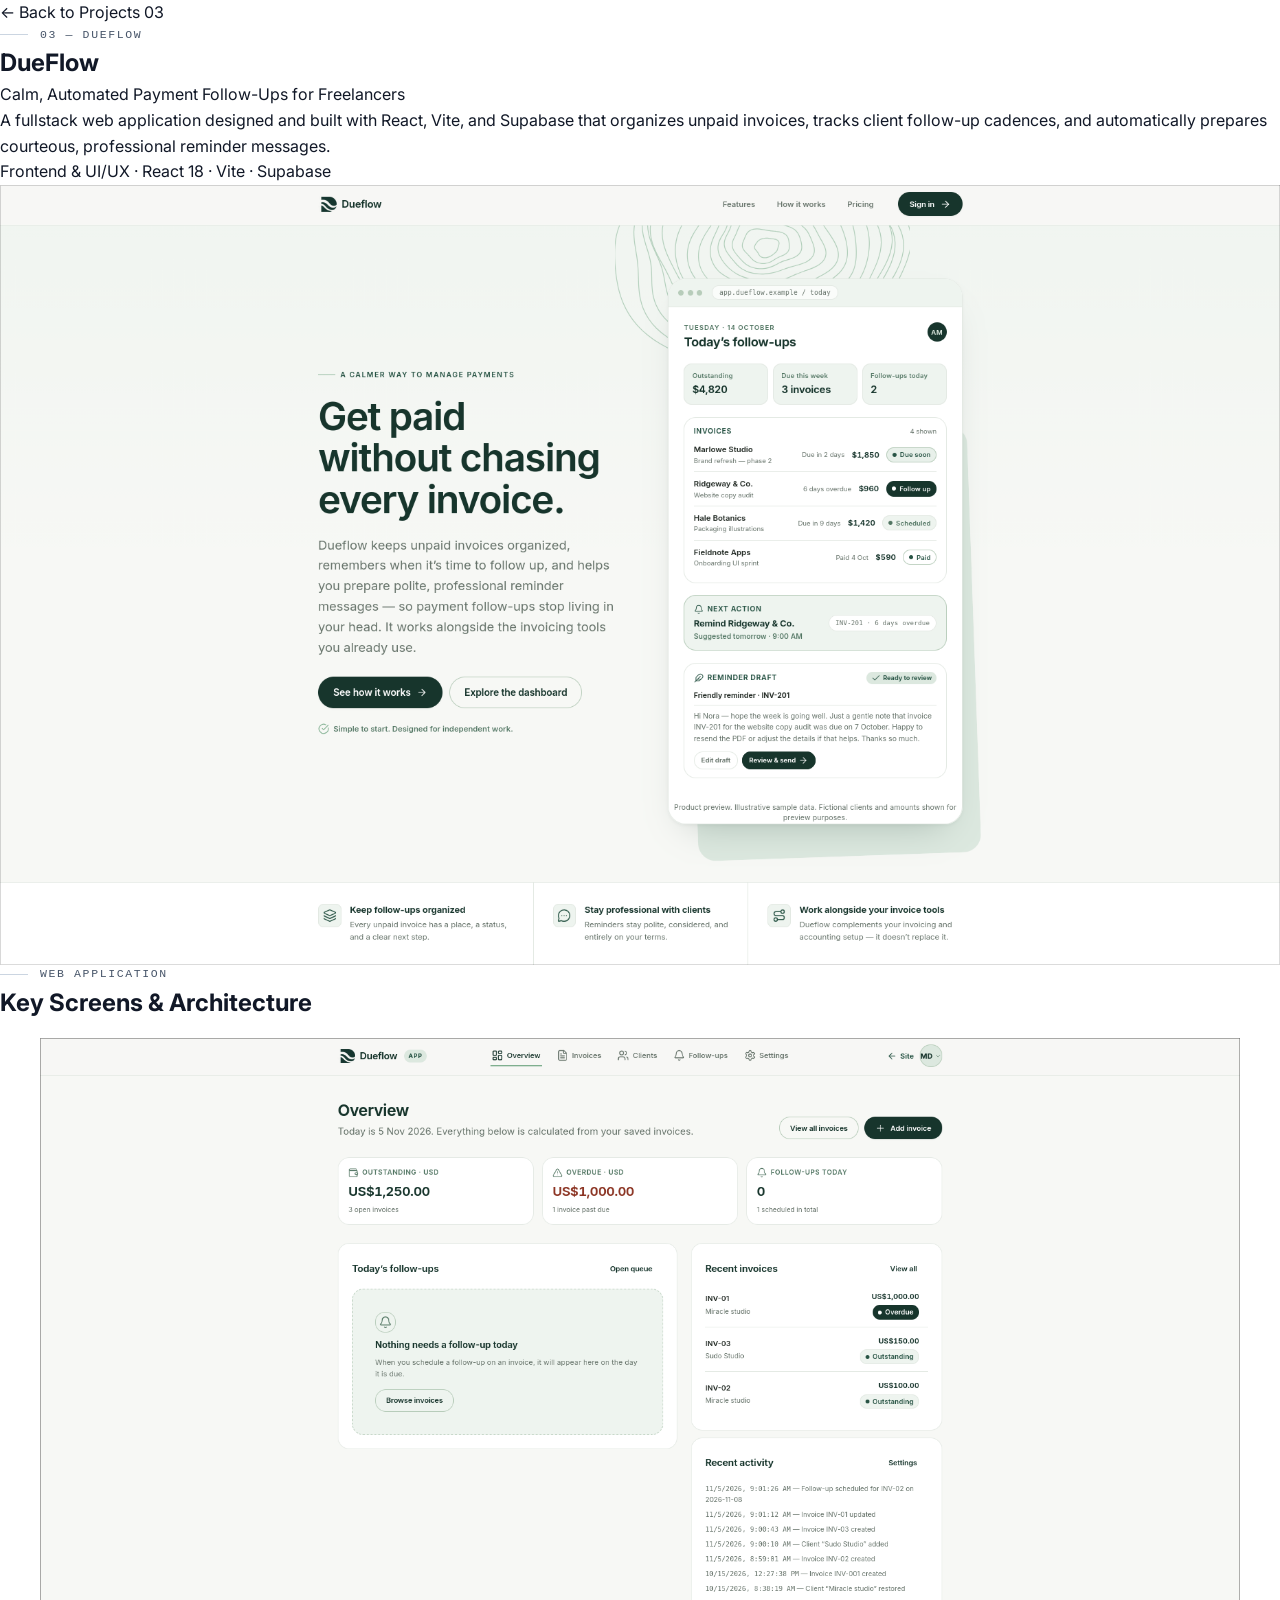
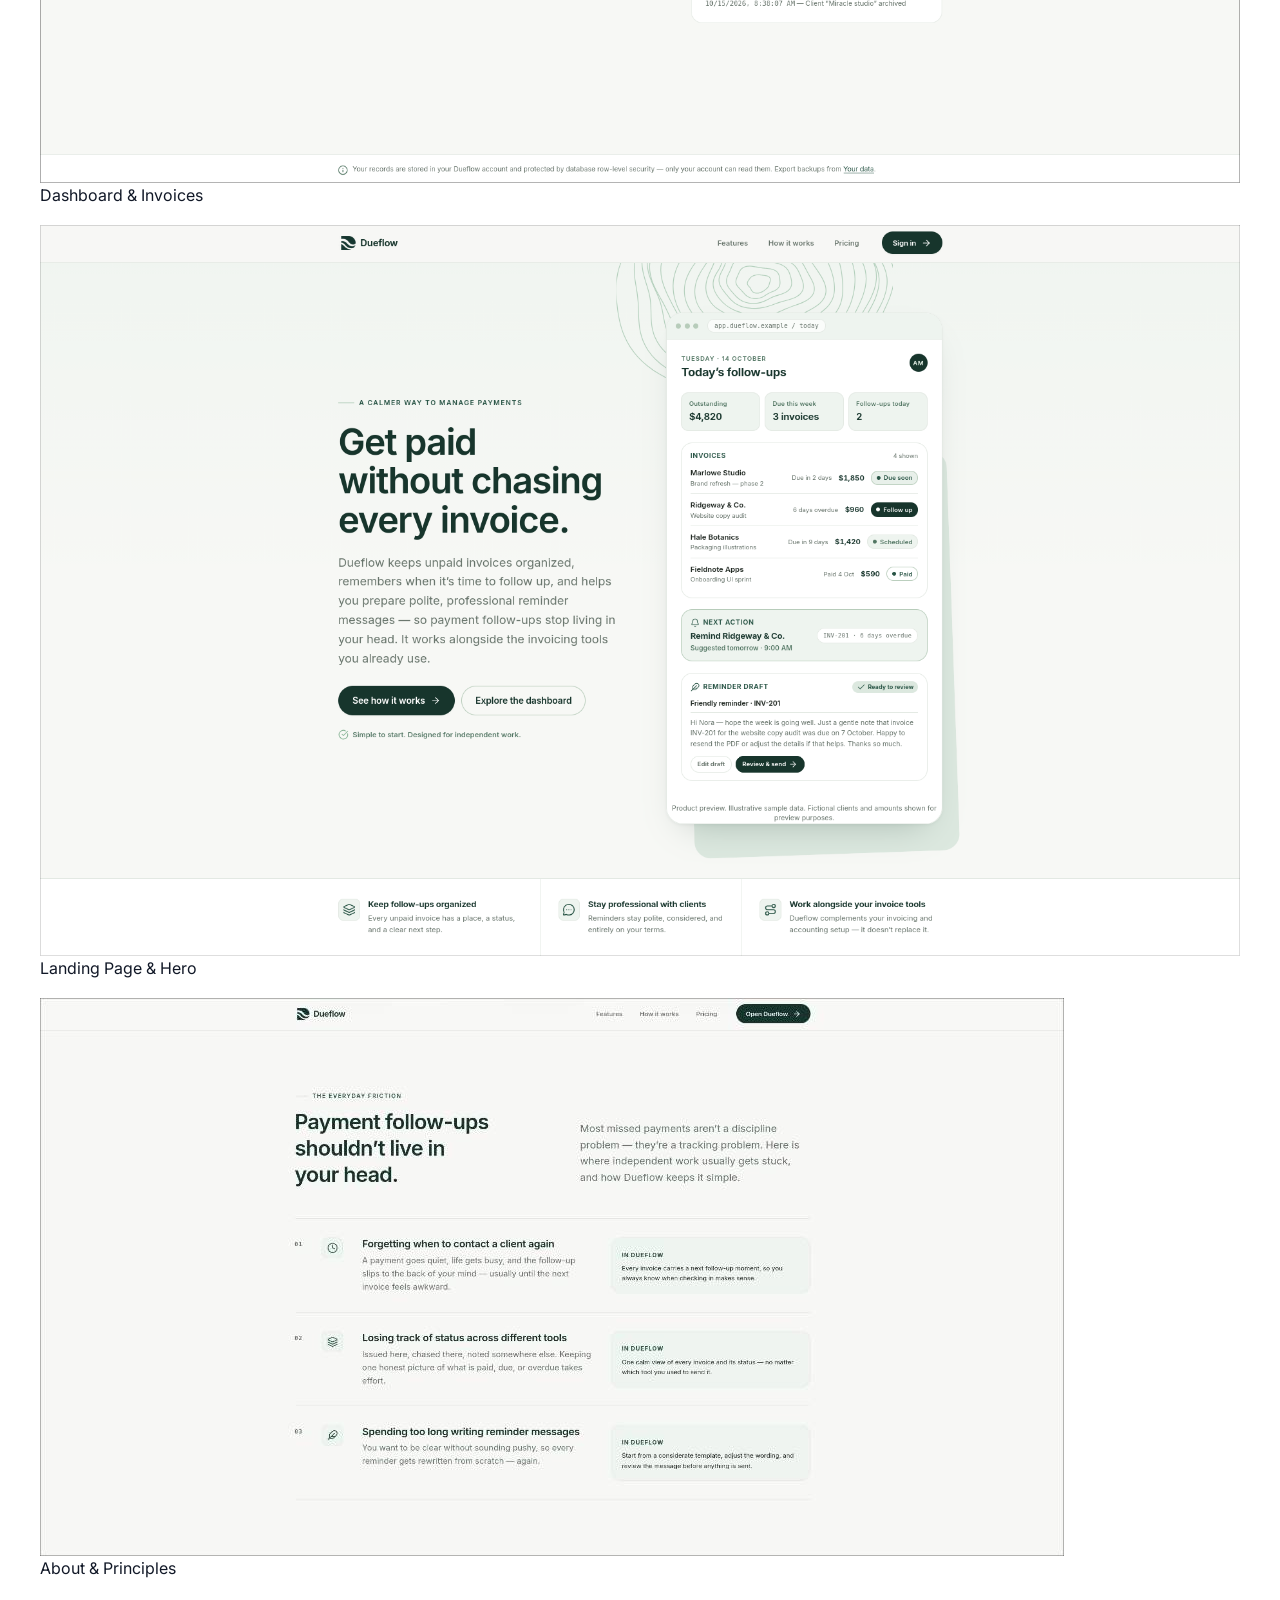
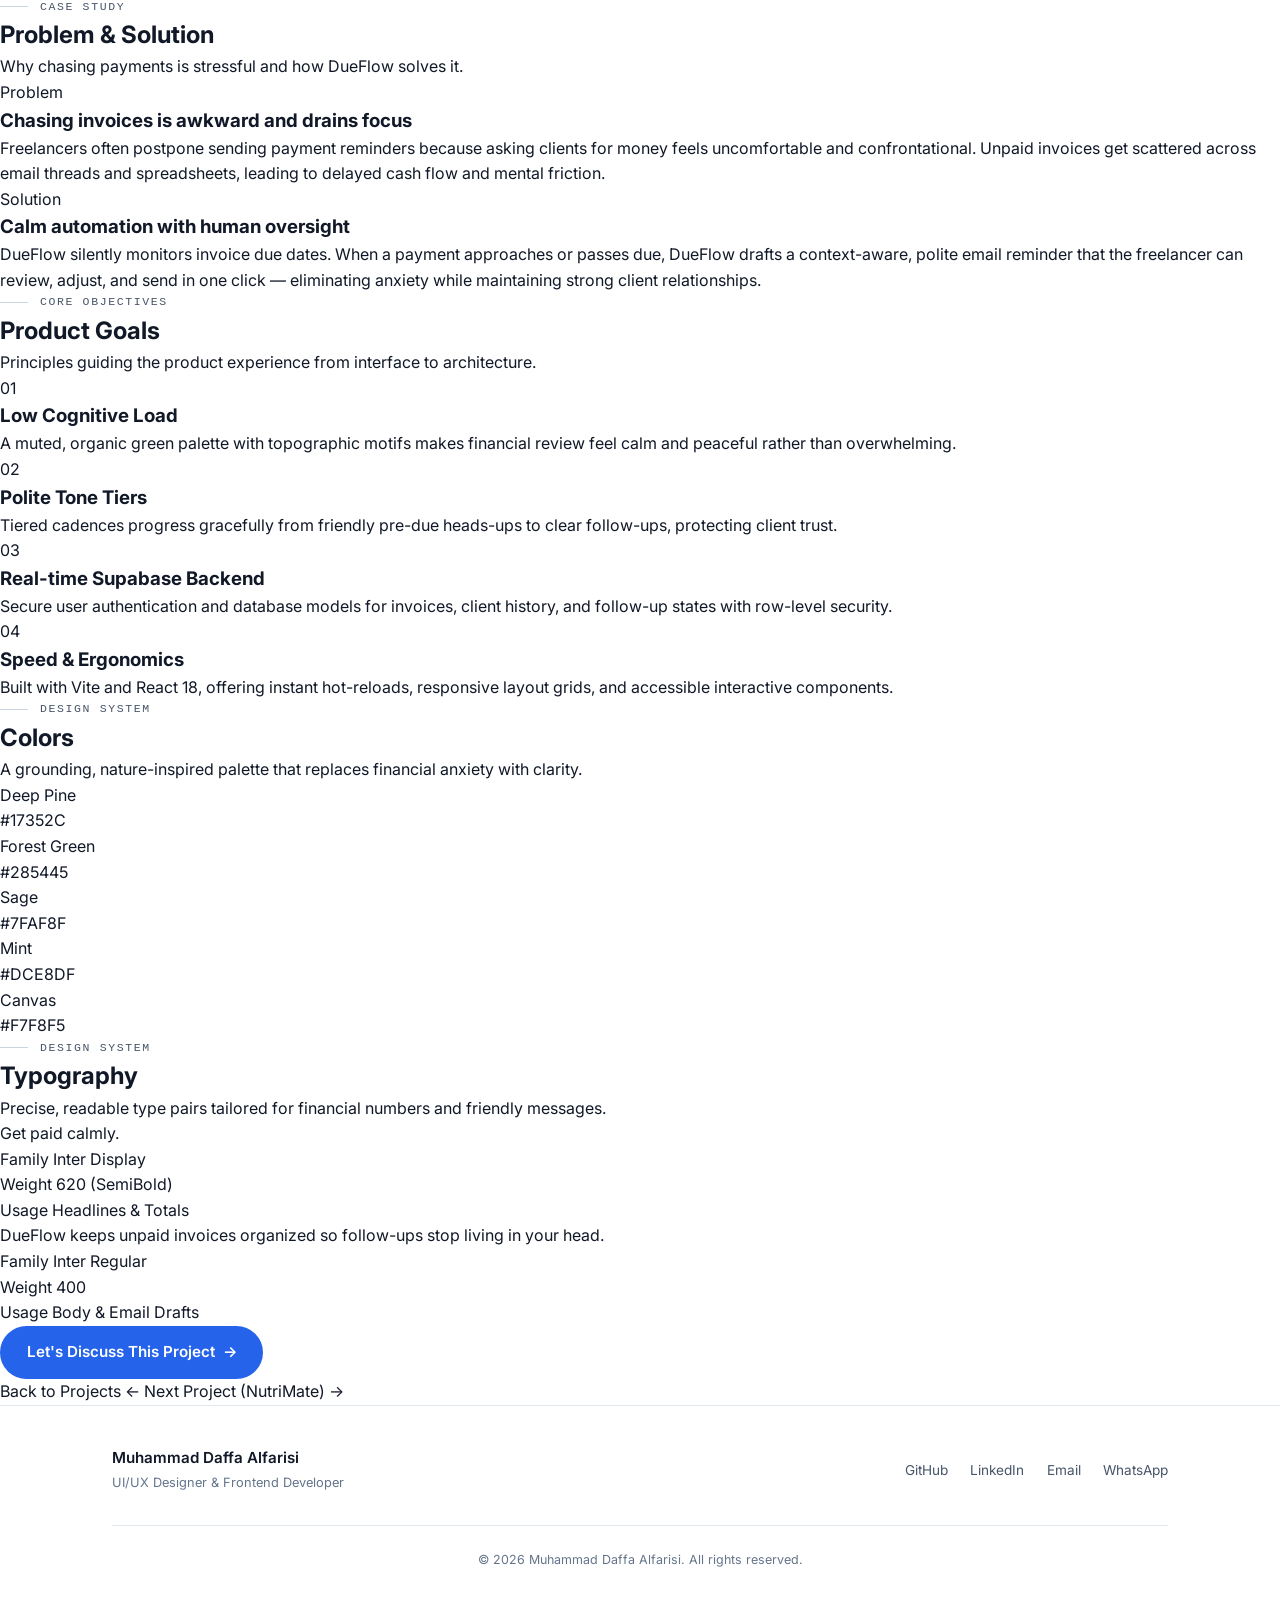
==== commit 453950fe: "feat: update DueFlow thumbnail and key screens with real screenshots" ====
--- a/projects/dueflow.html
+++ b/projects/dueflow.html
@@ -52,7 +52,7 @@
     <section class="pd-section pd-section--featured">
       <div class="pd-container">
         <div class="pd-featured-img reveal">
-          <img class="pd-featured-img--img" src="../assets/dueflow/dueflow-hero-preview.svg" alt="DueFlow Dashboard Preview" loading="eager">
+          <img class="pd-featured-img--img" src="../assets/dueflow/Dueflow_Landingpage.png" alt="DueFlow Landing Page" loading="eager">
         </div>
       </div>
     </section>
@@ -65,20 +65,16 @@
         </div>
         <div class="pd-screens-grid">
           <figure class="pd-screen reveal">
-            <img class="pd-screen-img" src="../assets/dueflow/dueflow-screen-dashboard.svg" alt="DueFlow Dashboard &amp; Today's Follow-ups" loading="lazy">
-            <figcaption class="pd-screen-label">Dashboard &amp; Daily Follow-ups</figcaption>
+            <img class="pd-screen-img" src="../assets/dueflow/Dueflow_Dashboard.png" alt="DueFlow Dashboard &amp; Today's Follow-ups" loading="lazy">
+            <figcaption class="pd-screen-label">Dashboard &amp; Invoices</figcaption>
           </figure>
           <figure class="pd-screen reveal" style="--delay:80ms">
-            <img class="pd-screen-img" src="../assets/dueflow/dueflow-screen-invoices.svg" alt="DueFlow Invoice Management" loading="lazy">
-            <figcaption class="pd-screen-label">Invoice Aging &amp; Status</figcaption>
+            <img class="pd-screen-img" src="../assets/dueflow/Dueflow_Landingpage.png" alt="DueFlow Landing Page" loading="lazy">
+            <figcaption class="pd-screen-label">Landing Page &amp; Hero</figcaption>
           </figure>
           <figure class="pd-screen reveal" style="--delay:160ms">
-            <img class="pd-screen-img" src="../assets/dueflow/dueflow-screen-reminders.svg" alt="DueFlow Automated Reminders" loading="lazy">
-            <figcaption class="pd-screen-label">Automated Polite Reminder Drafts</figcaption>
-          </figure>
-          <figure class="pd-screen reveal" style="--delay:240ms">
-            <img class="pd-screen-img" src="../assets/dueflow/dueflow-screen-clients.svg" alt="DueFlow Client Directory" loading="lazy">
-            <figcaption class="pd-screen-label">Client Health &amp; History</figcaption>
+            <img class="pd-screen-img" src="../assets/dueflow/Dueflow_Landingpage_About.jpg" alt="DueFlow Principles &amp; About Section" loading="lazy">
+            <figcaption class="pd-screen-label">About &amp; Principles</figcaption>
           </figure>
         </div>
       </div>
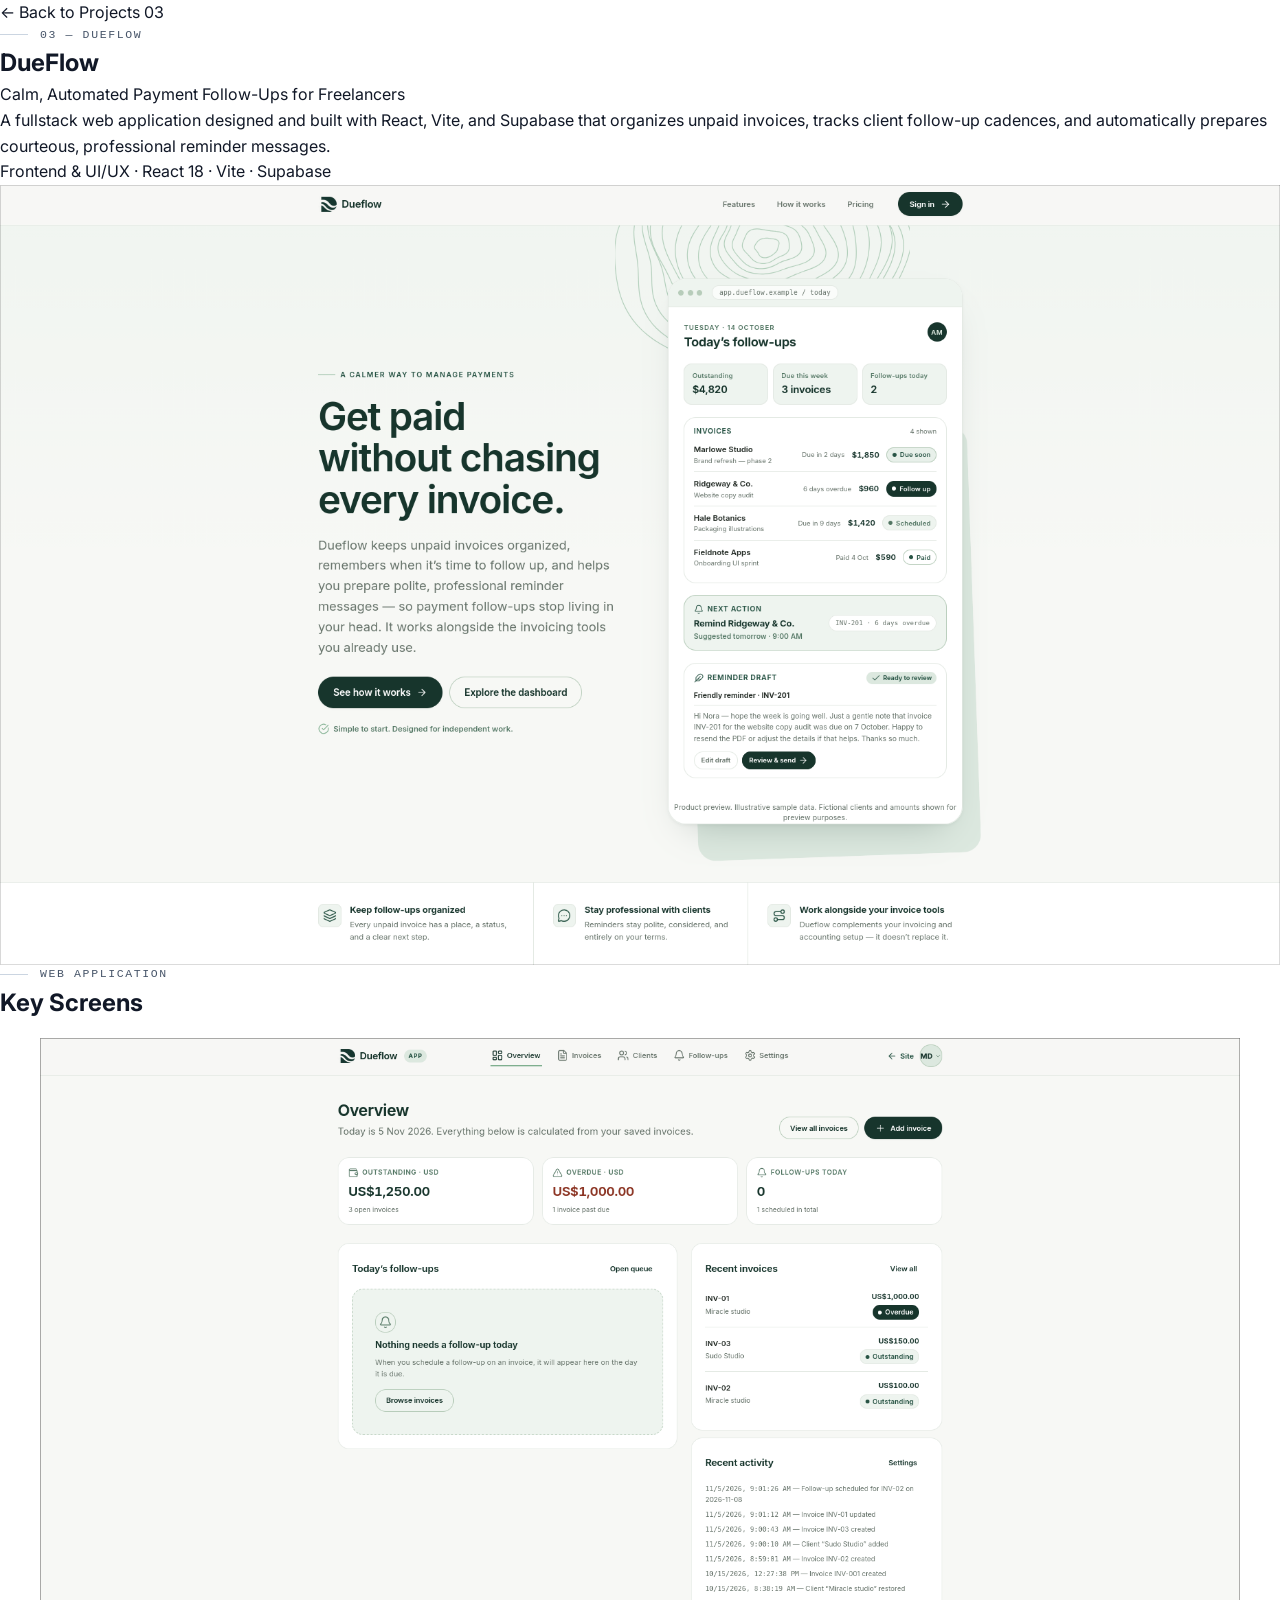
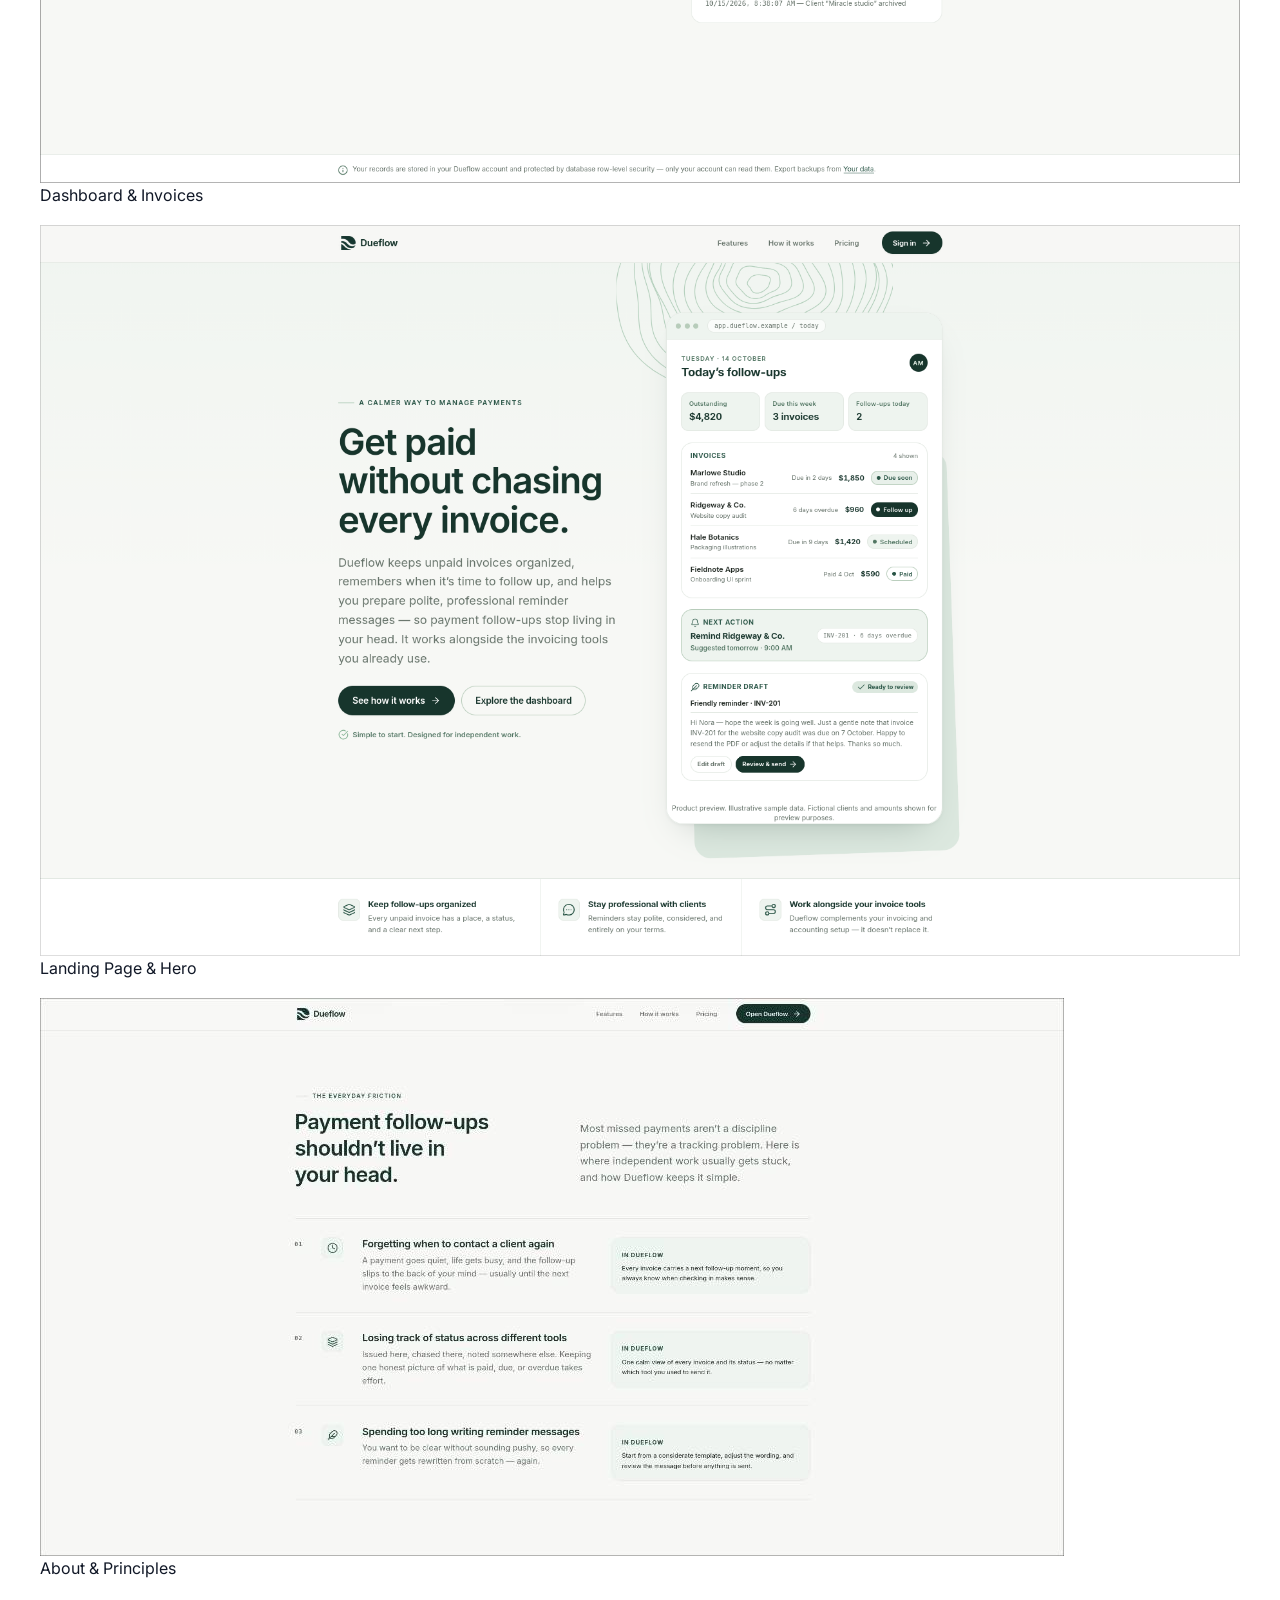
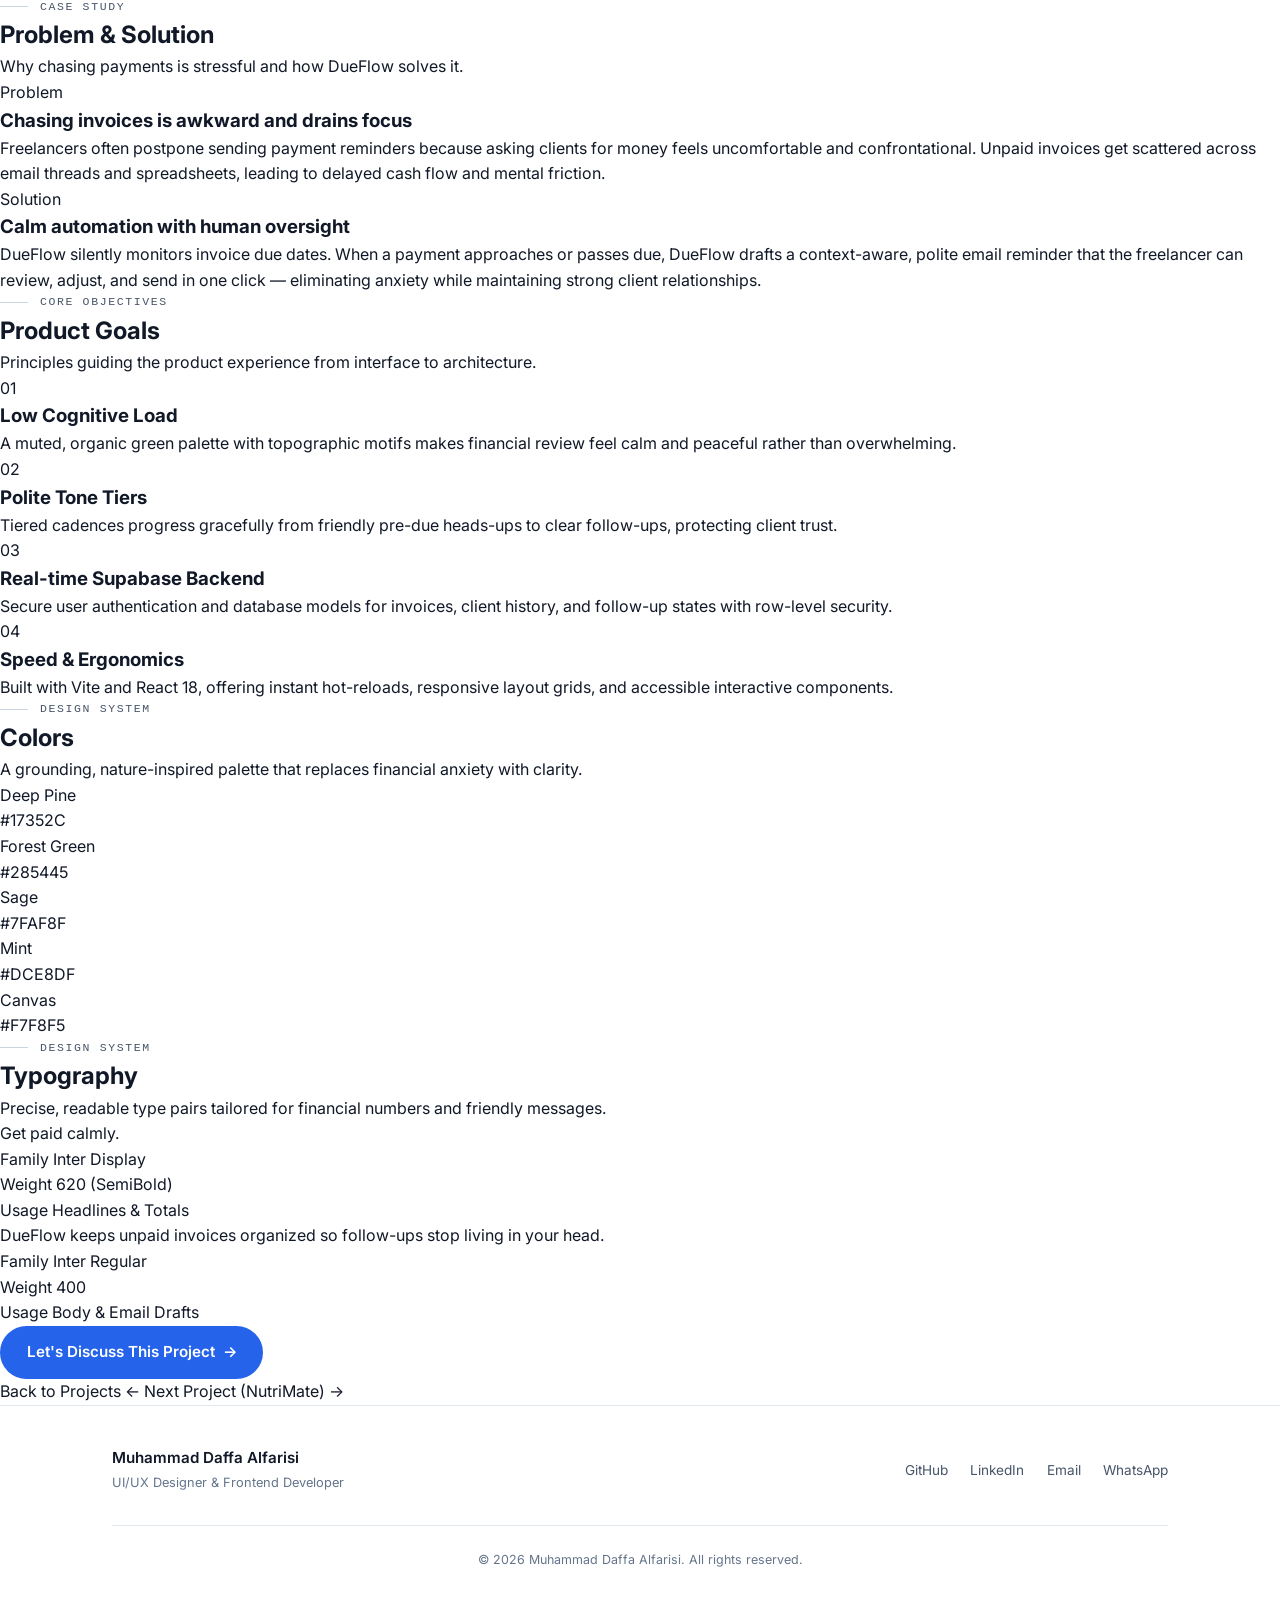
==== commit fd730dba: "fix: cache-busting links, remove old SVGs, ensure 3 key screens with user photos" ====
--- a/projects/dueflow.html
+++ b/projects/dueflow.html
@@ -52,7 +52,7 @@
     <section class="pd-section pd-section--featured">
       <div class="pd-container">
         <div class="pd-featured-img reveal">
-          <img class="pd-featured-img--img" src="../assets/dueflow/Dueflow_Landingpage.png" alt="DueFlow Landing Page" loading="eager">
+          <img class="pd-featured-img--img" src="../assets/dueflow/Dueflow_Landingpage.png?v=3" alt="DueFlow Landing Page" loading="eager">
         </div>
       </div>
     </section>
@@ -61,19 +61,19 @@
       <div class="pd-container">
         <div class="pd-section-head reveal">
           <p class="eyebrow">Web Application</p>
-          <h2 class="pd-section-title">Key Screens &amp; Architecture</h2>
+          <h2 class="pd-section-title">Key Screens</h2>
         </div>
         <div class="pd-screens-grid">
           <figure class="pd-screen reveal">
-            <img class="pd-screen-img" src="../assets/dueflow/Dueflow_Dashboard.png" alt="DueFlow Dashboard &amp; Today's Follow-ups" loading="lazy">
+            <img class="pd-screen-img" src="../assets/dueflow/Dueflow_Dashboard.png?v=3" alt="DueFlow Dashboard &amp; Today's Follow-ups" loading="lazy">
             <figcaption class="pd-screen-label">Dashboard &amp; Invoices</figcaption>
           </figure>
           <figure class="pd-screen reveal" style="--delay:80ms">
-            <img class="pd-screen-img" src="../assets/dueflow/Dueflow_Landingpage.png" alt="DueFlow Landing Page" loading="lazy">
+            <img class="pd-screen-img" src="../assets/dueflow/Dueflow_Landingpage.png?v=3" alt="DueFlow Landing Page" loading="lazy">
             <figcaption class="pd-screen-label">Landing Page &amp; Hero</figcaption>
           </figure>
           <figure class="pd-screen reveal" style="--delay:160ms">
-            <img class="pd-screen-img" src="../assets/dueflow/Dueflow_Landingpage_About.jpg" alt="DueFlow Principles &amp; About Section" loading="lazy">
+            <img class="pd-screen-img" src="../assets/dueflow/Dueflow_Landingpage_About.jpg?v=3" alt="DueFlow Principles &amp; About Section" loading="lazy">
             <figcaption class="pd-screen-label">About &amp; Principles</figcaption>
           </figure>
         </div>
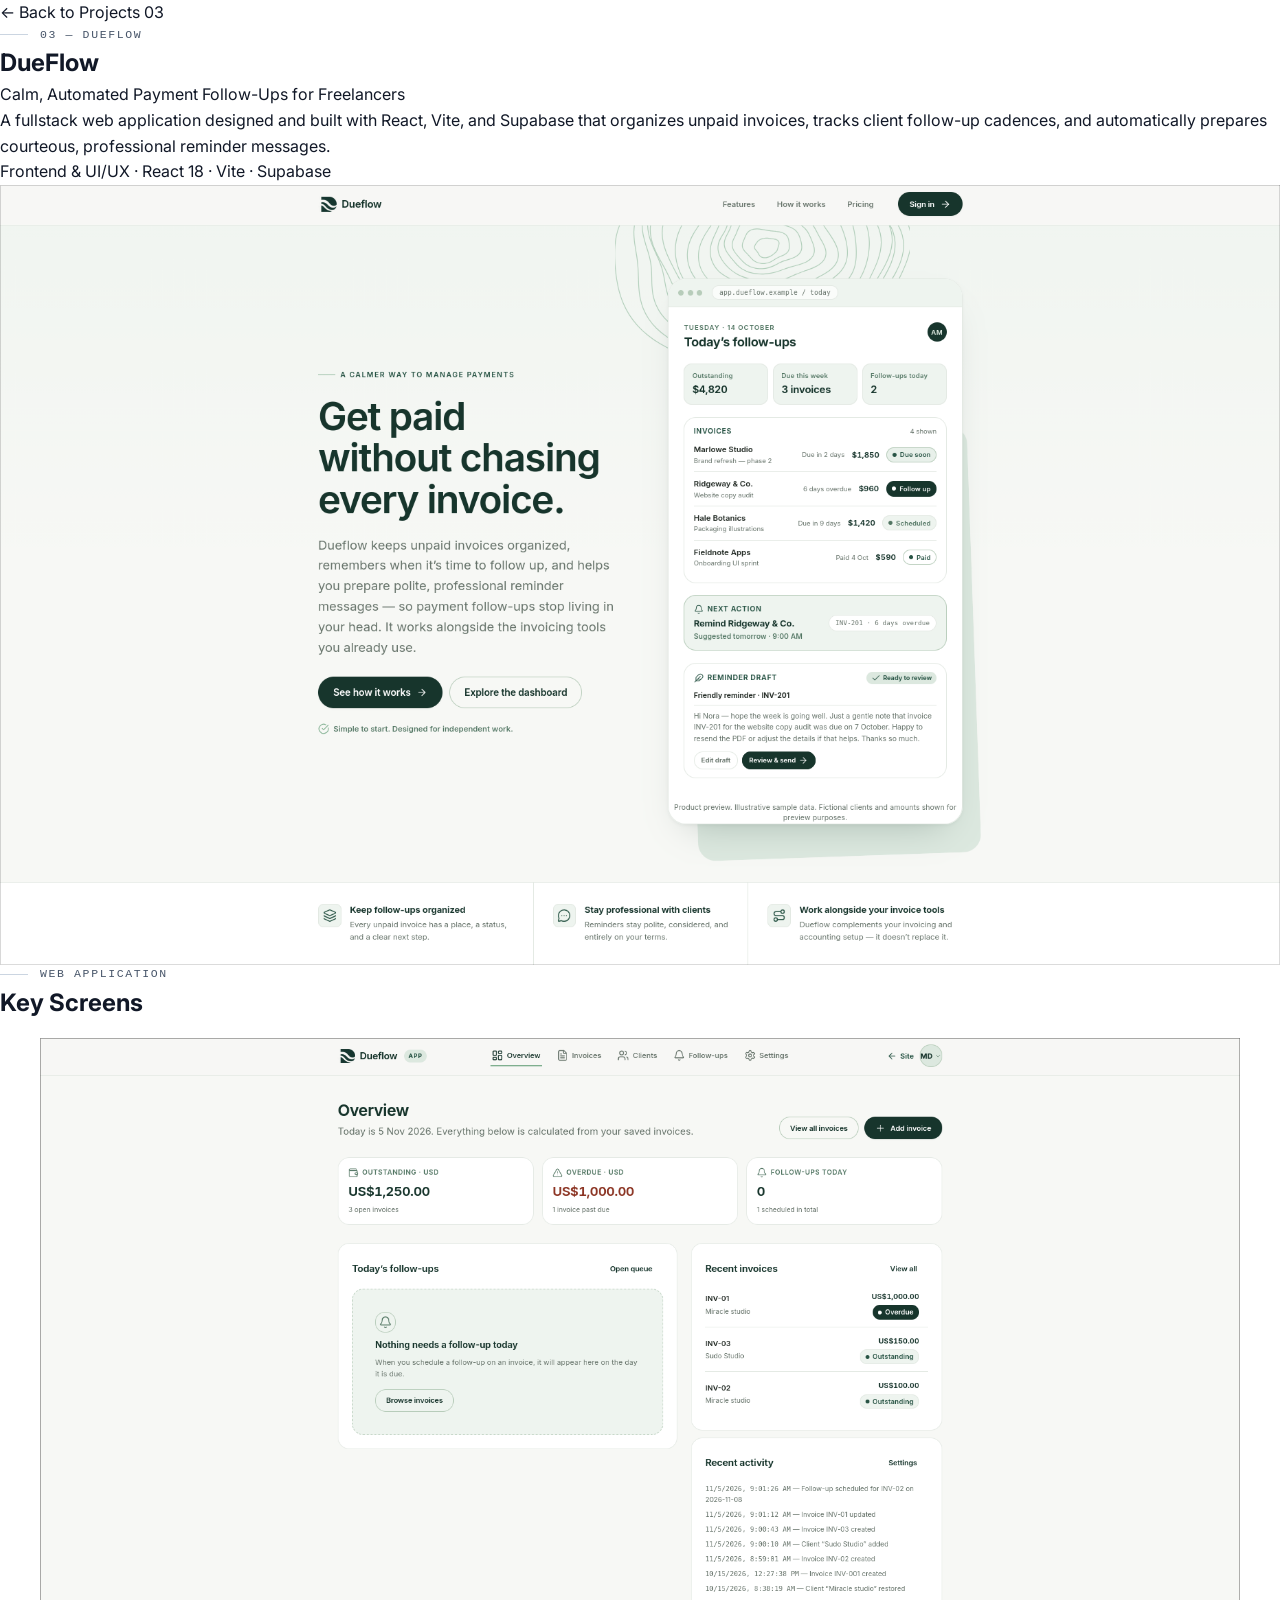
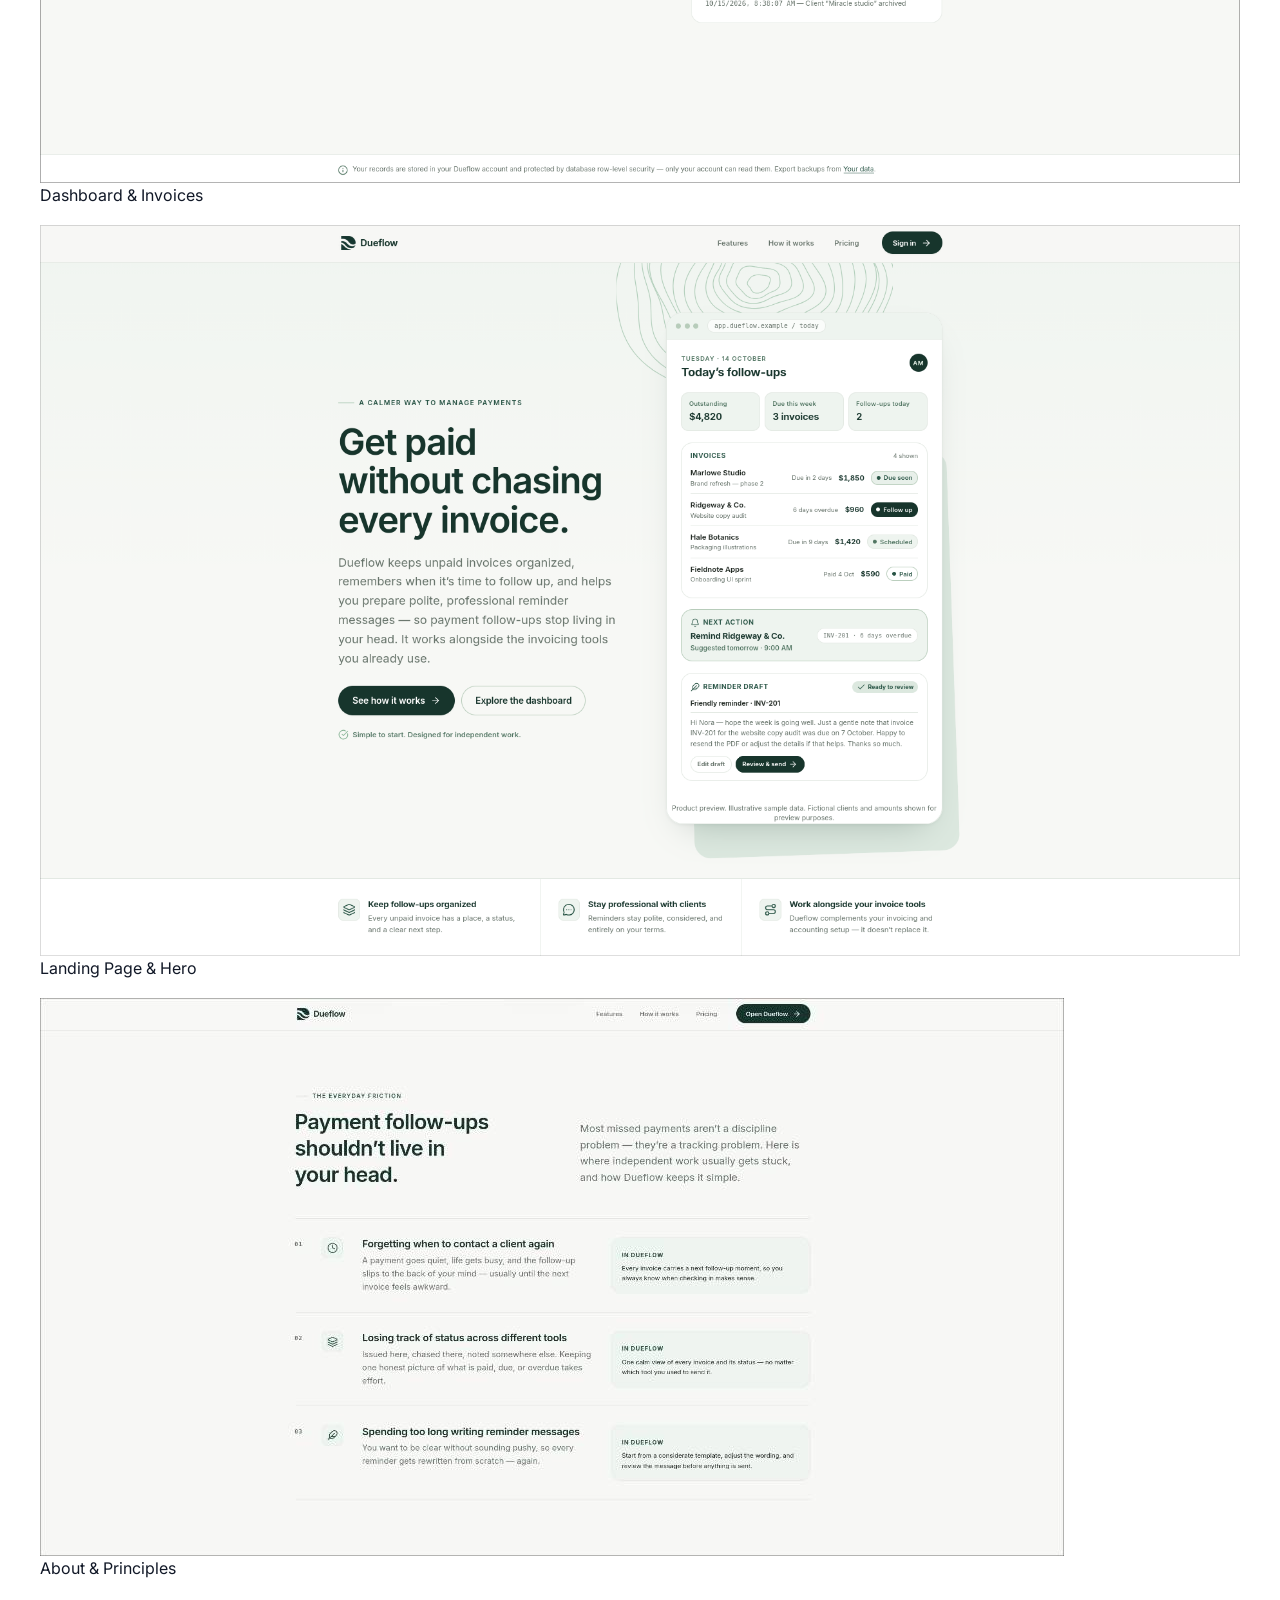
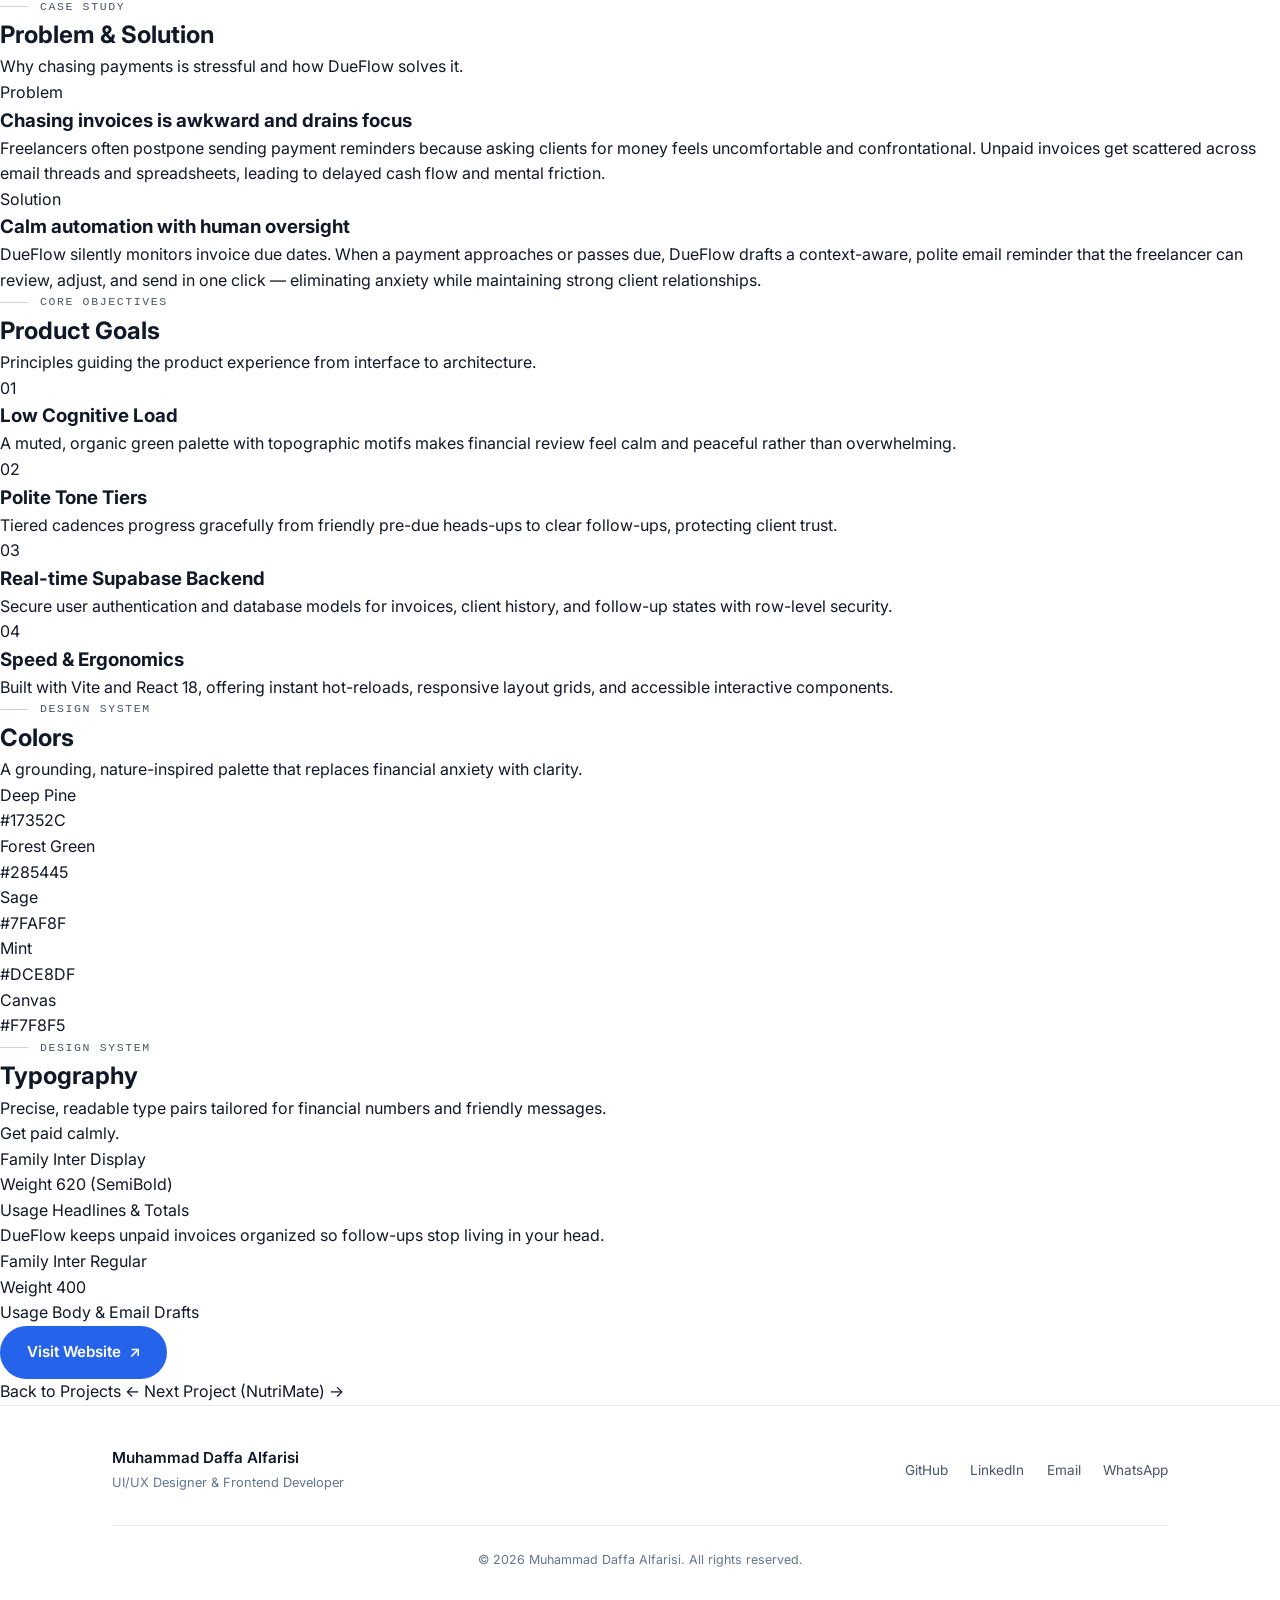
==== commit 49c88875: "feat: replace discuss button with Visit Website button placeholder in dueflow project" ====
--- a/projects/dueflow.html
+++ b/projects/dueflow.html
@@ -231,8 +231,8 @@
       <div class="pd-container">
         <div class="pd-centered reveal">
           <div class="pd-prototype-cta">
-            <a class="btn btn--primary" href="../index.html#contact">
-              Let's Discuss This Project <span aria-hidden="true">→</span>
+            <a class="btn btn--primary" href="#" target="_blank" rel="noopener noreferrer">
+              Visit Website <span aria-hidden="true">↗</span>
             </a>
           </div>
         </div>
